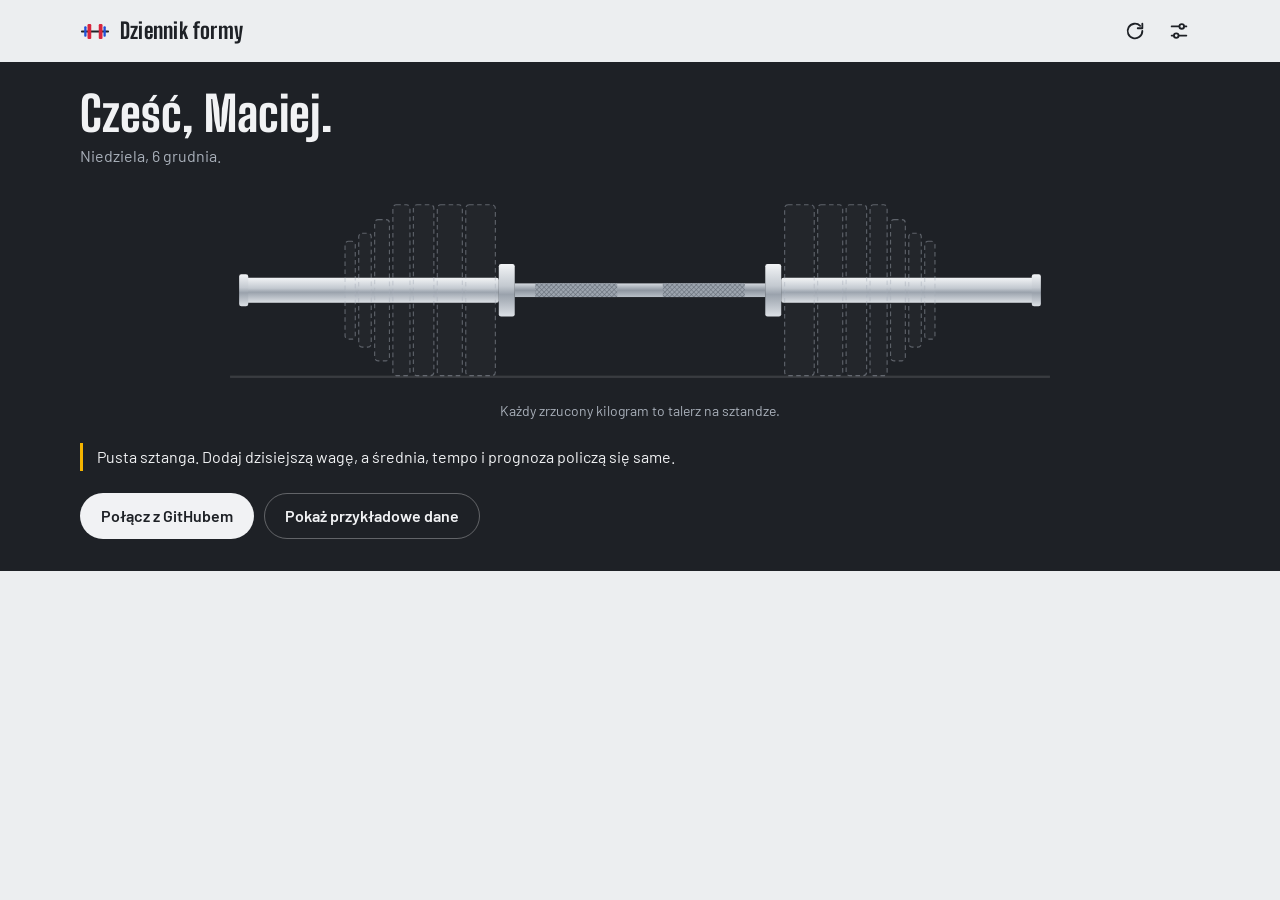
==== web/index.html @ 665f3508 "1" ====
<!doctype html>
<html lang="pl">
<head>
  <meta charset="utf-8">
  <meta name="viewport" content="width=device-width, initial-scale=1, viewport-fit=cover">
  <title>Dziennik formy</title>
  <meta name="description" content="Waga, kalorie, treningi i samopoczucie dzień po dniu.">
  <meta name="color-scheme" content="light dark">
  <meta name="theme-color" content="#ECEEF0" media="(prefers-color-scheme: light)">
  <meta name="theme-color" content="#16181C" media="(prefers-color-scheme: dark)">
  <meta name="mobile-web-app-capable" content="yes">
  <meta name="apple-mobile-web-app-capable" content="yes">
  <meta name="apple-mobile-web-app-title" content="Forma">
  <link rel="icon" href="icons/favicon.svg" type="image/svg+xml">
  <link rel="apple-touch-icon" href="icons/apple-touch-icon.png">
  <link rel="manifest" href="manifest.webmanifest">
  <link rel="stylesheet" href="css/fonts.css">
  <link rel="stylesheet" href="css/styles.css">
</head>
<body class="is-loading">
  <svg class="sprite" aria-hidden="true" focusable="false">
    <symbol id="i-refresh" viewBox="0 0 24 24"><path d="M20 12a8 8 0 1 1-2.34-5.66M20 4v5h-5" fill="none" stroke="currentColor" stroke-width="2" stroke-linecap="round" stroke-linejoin="round"/></symbol>
    <symbol id="i-settings" viewBox="0 0 24 24"><path d="M4 7h8M18 7h2M4 17h2M12 17h8" fill="none" stroke="currentColor" stroke-width="2" stroke-linecap="round"/><circle cx="15" cy="7" r="2.5" fill="none" stroke="currentColor" stroke-width="2"/><circle cx="9" cy="17" r="2.5" fill="none" stroke="currentColor" stroke-width="2"/></symbol>
    <symbol id="i-plus" viewBox="0 0 24 24"><path d="M12 5v14M5 12h14" fill="none" stroke="currentColor" stroke-width="2.4" stroke-linecap="round"/></symbol>
    <symbol id="i-minus" viewBox="0 0 24 24"><path d="M5 12h14" fill="none" stroke="currentColor" stroke-width="2.4" stroke-linecap="round"/></symbol>
    <symbol id="i-close" viewBox="0 0 24 24"><path d="M6 6l12 12M18 6 6 18" fill="none" stroke="currentColor" stroke-width="2" stroke-linecap="round"/></symbol>
  </svg>

  <header class="topbar">
    <div class="brand">
      <svg class="brand-mark" viewBox="0 0 32 20" aria-hidden="true">
        <rect x="1" y="9" width="30" height="2" rx="1" fill="currentColor"/>
        <rect x="8" y="2" width="4" height="16" rx="1.2" class="bm-red"/>
        <rect x="4.5" y="4.5" width="2.5" height="11" rx="1" class="bm-blue"/>
        <rect x="20" y="2" width="4" height="16" rx="1.2" class="bm-red"/>
        <rect x="25" y="4.5" width="2.5" height="11" rx="1" class="bm-blue"/>
      </svg>
      <span>Dziennik formy</span>
    </div>
    <div class="topbar-actions">
      <span class="streak" id="streak" hidden></span>
      <button class="icon-btn" id="btn-refresh" type="button" aria-label="Odśwież dane" title="Odśwież dane">
        <svg aria-hidden="true"><use href="#i-refresh"/></svg>
      </button>
      <button class="icon-btn" id="btn-settings" type="button" aria-label="Ustawienia" title="Ustawienia">
        <svg aria-hidden="true"><use href="#i-settings"/></svg>
      </button>
    </div>
  </header>

  <div class="banner" id="banner" hidden>
    <div class="banner-inner">
      <p id="banner-text"></p>
      <button type="button" class="banner-action" id="banner-action"></button>
    </div>
  </div>

  <main id="app">
    <section class="platform" aria-labelledby="hello">
      <div class="platform-inner">
        <div class="platform-top">
          <h1 id="hello">Cześć.</h1>
          <p class="today-line" id="today-line">Ładuję dane…</p>
        </div>

        <figure class="barbell-figure">
          <div class="barbell" id="barbell"></div>
          <figcaption class="barbell-caption" id="barbell-caption"></figcaption>
        </figure>

        <div class="readout" id="readout" hidden>
          <div class="readout-main">
            <p class="big" id="trend-weight"></p>
            <p class="big-sub" id="trend-sub"></p>
          </div>
          <dl class="facts" id="facts"></dl>
        </div>

        <p class="coach" id="coach" hidden></p>

        <div class="empty-actions" id="empty-actions" hidden>
          <button type="button" class="btn btn-light" id="btn-first"></button>
          <button type="button" class="btn btn-outline-light" id="btn-demo-empty">Pokaż przykładowe dane</button>
        </div>
      </div>
    </section>

    <div class="wrap">
      <section class="week" id="week" aria-label="Ostatnie dni" hidden></section>

      <div class="columns" id="columns" hidden>
        <div class="col-main">
          <section class="block" aria-labelledby="h-weight">
            <div class="block-head">
              <h2 id="h-weight">Waga</h2>
              <div class="seg" id="range" role="group" aria-label="Zakres wykresów">
                <button type="button" data-range="30" aria-pressed="true">30 dni</button>
                <button type="button" data-range="90" aria-pressed="false">90 dni</button>
                <button type="button" data-range="all" aria-pressed="false">Całość</button>
              </div>
            </div>
            <div class="legend" aria-hidden="true">
              <span class="lg"><i class="sw sw-line" style="--c: var(--plate-blue)"></i>średnia z 7 dni</span>
              <span class="lg"><i class="sw sw-dot" style="--c: var(--steel)"></i>pomiar</span>
              <span class="lg"><i class="sw sw-dash" style="--c: var(--muted)"></i>plan</span>
            </div>
            <div class="chart-box">
              <canvas id="chart-weight" role="img" aria-label="Wykres wagi: pomiary, średnia z 7 dni i plan"></canvas>
              <p class="chart-empty" hidden>Brak pomiarów wagi w tym okresie.</p>
            </div>
          </section>

          <section class="block" aria-labelledby="h-kcal">
            <div class="block-head">
              <h2 id="h-kcal">Kalorie</h2>
            </div>
            <div class="legend" aria-hidden="true">
              <span class="lg"><i class="sw sw-bar" style="--c: var(--plate-green)"></i>w celu</span>
              <span class="lg"><i class="sw sw-bar" style="--c: var(--plate-red)"></i>ponad cel</span>
              <span class="lg"><i class="sw sw-bar" style="--c: var(--steel)"></i>poniżej celu</span>
              <span class="lg"><i class="sw sw-dash" style="--c: var(--ink-2)"></i>cel</span>
            </div>
            <div class="chart-box">
              <canvas id="chart-kcal" role="img" aria-label="Wykres kalorii dziennie względem celu"></canvas>
              <p class="chart-empty" hidden>Brak wpisów kalorii w tym okresie.</p>
            </div>
          </section>
        </div>

        <div class="col-side">
          <section class="block" aria-labelledby="h-train">
            <div class="block-head">
              <h2 id="h-train">Treningi</h2>
              <p class="block-note" id="train-count"></p>
            </div>
            <div class="heatmap" id="heatmap" role="img"></div>
            <p class="caption" id="heat-caption"></p>
            <div class="legend" id="heat-legend"></div>
          </section>

          <section class="block" aria-labelledby="h-badges">
            <div class="block-head">
              <h2 id="h-badges">Odznaki</h2>
              <p class="block-note" id="badges-count"></p>
            </div>
            <ul class="badges" id="badges"></ul>
            <p class="caption" id="badge-caption" aria-live="polite"></p>
          </section>
        </div>
      </div>

      <section class="block logbook" id="logbook" aria-labelledby="h-log" hidden>
        <div class="block-head">
          <h2 id="h-log">Dziennik</h2>
          <p class="block-note" id="log-count"></p>
        </div>
        <div id="log"></div>
        <button type="button" class="btn btn-outline" id="btn-more" hidden>Pokaż starsze</button>
      </section>
    </div>
  </main>

  <button type="button" class="fab" id="fab" hidden>
    <svg aria-hidden="true"><use href="#i-plus"/></svg>
    <span>Dodaj wpis</span>
  </button>

  <dialog class="sheet" id="entry-sheet" aria-labelledby="entry-title">
    <form id="entry-form" novalidate>
      <div class="sheet-head">
        <h2 id="entry-title">Nowy wpis</h2>
        <button type="button" class="icon-btn" data-close aria-label="Zamknij">
          <svg aria-hidden="true"><use href="#i-close"/></svg>
        </button>
      </div>

      <div class="sheet-body">
        <div class="field">
          <label for="f-date">Dzień</label>
          <div class="date-row">
            <input type="date" id="f-date" name="date" required>
            <button type="button" class="chip day-chip" data-offset="0" aria-pressed="false">Dziś</button>
            <button type="button" class="chip day-chip" data-offset="-1" aria-pressed="false">Wczoraj</button>
          </div>
        </div>

        <div class="field-row">
          <div class="field">
            <label for="f-weight">Waga</label>
            <div class="stepper">
              <button type="button" class="step" data-step="-0.1" aria-label="Odejmij 0,1 kg">
                <svg aria-hidden="true"><use href="#i-minus"/></svg>
              </button>
              <div class="with-unit">
                <input id="f-weight" name="weight" inputmode="decimal" autocomplete="off" enterkeyhint="next">
                <span class="unit">kg</span>
              </div>
              <button type="button" class="step" data-step="0.1" aria-label="Dodaj 0,1 kg">
                <svg aria-hidden="true"><use href="#i-plus"/></svg>
              </button>
            </div>
          </div>

          <div class="field">
            <label for="f-kcal">Kalorie</label>
            <div class="with-unit">
              <input id="f-kcal" name="kcal" inputmode="numeric" autocomplete="off" enterkeyhint="next" placeholder="np. 2450">
              <span class="unit">kcal</span>
            </div>
            <p class="hint" id="kcal-hint"></p>
          </div>
        </div>

        <fieldset class="field">
          <legend>Trening</legend>
          <div class="chips" id="f-trainings"></div>
        </fieldset>

        <fieldset class="field">
          <legend>Samopoczucie</legend>
          <div class="moods" id="f-moods">
            <button type="button" class="mood" data-mood="1" aria-pressed="false"><span class="emoji">😫</span><span>Źle</span></button>
            <button type="button" class="mood" data-mood="2" aria-pressed="false"><span class="emoji">😕</span><span>Słabo</span></button>
            <button type="button" class="mood" data-mood="3" aria-pressed="false"><span class="emoji">😐</span><span>OK</span></button>
            <button type="button" class="mood" data-mood="4" aria-pressed="false"><span class="emoji">🙂</span><span>Dobrze</span></button>
            <button type="button" class="mood" data-mood="5" aria-pressed="false"><span class="emoji">🤩</span><span>Petarda</span></button>
          </div>
        </fieldset>

        <div class="field">
          <label for="f-note">Notatka</label>
          <textarea id="f-note" name="note" rows="2" maxlength="280" placeholder="Opcjonalnie, np. rekord w przysiadzie"></textarea>
        </div>

        <p class="form-error" id="entry-error" role="alert" hidden></p>
      </div>

      <div class="sheet-foot">
        <button type="button" class="btn btn-danger" id="btn-delete" hidden>Usuń wpis</button>
        <button type="submit" class="btn btn-primary" id="btn-save">Zapisz wpis</button>
      </div>
    </form>
  </dialog>

  <dialog class="sheet" id="settings-sheet" aria-labelledby="settings-title">
    <div class="sheet-head">
      <h2 id="settings-title">Ustawienia</h2>
      <button type="button" class="icon-btn" data-close aria-label="Zamknij">
        <svg aria-hidden="true"><use href="#i-close"/></svg>
      </button>
    </div>

    <div class="sheet-body">
      <section class="settings-group" aria-labelledby="h-gh">
        <h3 id="h-gh">Repozytorium z danymi</h3>
        <p class="hint" id="conn-status"></p>
        <form id="gh-form" novalidate>
          <div class="grid-2">
            <div class="field">
              <label for="s-owner">Właściciel</label>
              <input id="s-owner" autocomplete="off" autocapitalize="off" spellcheck="false" placeholder="login na GitHubie">
            </div>
            <div class="field">
              <label for="s-repo">Repozytorium</label>
              <input id="s-repo" autocomplete="off" autocapitalize="off" spellcheck="false" placeholder="dziennik-formy">
            </div>
            <div class="field">
              <label for="s-branch">Gałąź</label>
              <input id="s-branch" autocomplete="off" autocapitalize="off" spellcheck="false" placeholder="main">
            </div>
            <div class="field">
              <label for="s-path">Plik z danymi</label>
              <input id="s-path" autocomplete="off" autocapitalize="off" spellcheck="false" placeholder="data/health.json">
            </div>
          </div>
          <div class="field">
            <label for="s-token">Token GitHuba</label>
            <input id="s-token" type="password" autocomplete="off" autocapitalize="off" spellcheck="false">
            <p class="hint" id="token-hint">
              Fine-grained token z dostępem tylko do tego repozytorium i uprawnieniem Contents: Read and write.
              Zostaje w tej przeglądarce. <a href="https://github.com/settings/personal-access-tokens/new" target="_blank" rel="noopener">Utwórz token na GitHubie</a>
            </p>
          </div>
          <p class="form-msg" id="gh-msg" role="status" hidden></p>
          <div class="row-actions">
            <button type="submit" class="btn btn-primary" id="btn-connect">Połącz</button>
            <button type="button" class="btn btn-outline" id="btn-forget-token">Usuń token z tej przeglądarki</button>
          </div>
        </form>
      </section>

      <section class="settings-group" aria-labelledby="h-goals">
        <h3 id="h-goals">Cele</h3>
        <p class="hint" id="goals-hint">Zapisują się w pliku z danymi, więc Claude też je widzi.</p>
        <form id="goals-form" novalidate>
          <div class="grid-2">
            <div class="field span-2">
              <label for="g-name">Imię na powitanie</label>
              <input id="g-name" autocomplete="off" maxlength="40">
            </div>
            <div class="field">
              <label for="g-startDate">Start</label>
              <input id="g-startDate" type="date">
            </div>
            <div class="field">
              <label for="g-startWeight">Waga na starcie</label>
              <div class="with-unit"><input id="g-startWeight" inputmode="decimal" autocomplete="off"><span class="unit">kg</span></div>
            </div>
            <div class="field">
              <label for="g-targetDate">Termin celu</label>
              <input id="g-targetDate" type="date">
            </div>
            <div class="field">
              <label for="g-targetWeight">Waga docelowa</label>
              <div class="with-unit"><input id="g-targetWeight" inputmode="decimal" autocomplete="off"><span class="unit">kg</span></div>
            </div>
            <div class="field">
              <label for="g-kcal">Kalorie dziennie</label>
              <div class="with-unit"><input id="g-kcal" inputmode="numeric" autocomplete="off"><span class="unit">kcal</span></div>
            </div>
            <div class="field">
              <label for="g-weekly">Treningi w tygodniu</label>
              <input id="g-weekly" inputmode="numeric" autocomplete="off">
            </div>
            <div class="field span-2">
              <label for="g-trainings">Rodzaje treningów</label>
              <input id="g-trainings" autocomplete="off" spellcheck="false">
              <p class="hint">Oddziel przecinkami. Kolejność ustala kolory: niebieski, czerwony, żółty, zielony.</p>
            </div>
          </div>
          <p class="form-msg" id="goals-msg" role="status" hidden></p>
          <div class="row-actions">
            <button type="submit" class="btn btn-primary" id="btn-save-goals">Zapisz cele</button>
          </div>
        </form>
      </section>

      <section class="settings-group" aria-labelledby="h-demo">
        <h3 id="h-demo">Przykładowe dane</h3>
        <p class="hint">Dziesięć tygodni wymyślonych wpisów, żeby zobaczyć wykresy i odznaki w akcji. Nic nie trafia na GitHuba.</p>
        <div class="row-actions">
          <button type="button" class="btn btn-outline" id="btn-demo">Pokaż przykładowe dane</button>
        </div>
      </section>
    </div>
  </dialog>

  <div class="toasts" id="toasts" aria-live="polite"></div>

  <noscript><p class="noscript">Dziennik formy potrzebuje włączonego JavaScriptu.</p></noscript>

  <script src="vendor/chart.umd.min.js"></script>
  <script src="config.js"></script>
  <script src="js/utils.js"></script>
  <script src="js/stats.js"></script>
  <script src="js/store.js"></script>
  <script src="js/barbell.js"></script>
  <script src="js/charts.js"></script>
  <script src="js/confetti.js"></script>
  <script src="js/app.js"></script>
</body>
</html>
---- web/css/fonts.css ----
/* Fonts bundled locally (@fontsource, SIL Open Font License): works offline, no Google Fonts requests. */
@font-face {
  font-family: 'Big Shoulders Stencil Display';
  font-style: normal;
  font-weight: 900;
  font-display: swap;
  src: url(../fonts/big-shoulders-stencil-display-latin-900-normal.woff2) format('woff2');
  unicode-range: U+0000-00FF,U+0131,U+0152-0153,U+02BB-02BC,U+02C6,U+02DA,U+02DC,U+0304,U+0308,U+0329,U+2000-206F,U+20AC,U+2122,U+2191,U+2193,U+2212,U+2215,U+FEFF,U+FFFD;
}
@font-face {
  font-family: 'Big Shoulders Display';
  font-style: normal;
  font-weight: 700;
  font-display: swap;
  src: url(../fonts/big-shoulders-display-latin-ext-700-normal.woff2) format('woff2');
  unicode-range: U+0100-02BA,U+02BD-02C5,U+02C7-02CC,U+02CE-02D7,U+02DD-02FF,U+0304,U+0308,U+0329,U+1D00-1DBF,U+1E00-1E9F,U+1EF2-1EFF,U+2020,U+20A0-20AB,U+20AD-20C0,U+2113,U+2C60-2C7F,U+A720-A7FF;
}
@font-face {
  font-family: 'Big Shoulders Display';
  font-style: normal;
  font-weight: 700;
  font-display: swap;
  src: url(../fonts/big-shoulders-display-latin-700-normal.woff2) format('woff2');
  unicode-range: U+0000-00FF,U+0131,U+0152-0153,U+02BB-02BC,U+02C6,U+02DA,U+02DC,U+0304,U+0308,U+0329,U+2000-206F,U+20AC,U+2122,U+2191,U+2193,U+2212,U+2215,U+FEFF,U+FFFD;
}
@font-face {
  font-family: 'Big Shoulders Display';
  font-style: normal;
  font-weight: 800;
  font-display: swap;
  src: url(../fonts/big-shoulders-display-latin-ext-800-normal.woff2) format('woff2');
  unicode-range: U+0100-02BA,U+02BD-02C5,U+02C7-02CC,U+02CE-02D7,U+02DD-02FF,U+0304,U+0308,U+0329,U+1D00-1DBF,U+1E00-1E9F,U+1EF2-1EFF,U+2020,U+20A0-20AB,U+20AD-20C0,U+2113,U+2C60-2C7F,U+A720-A7FF;
}
@font-face {
  font-family: 'Big Shoulders Display';
  font-style: normal;
  font-weight: 800;
  font-display: swap;
  src: url(../fonts/big-shoulders-display-latin-800-normal.woff2) format('woff2');
  unicode-range: U+0000-00FF,U+0131,U+0152-0153,U+02BB-02BC,U+02C6,U+02DA,U+02DC,U+0304,U+0308,U+0329,U+2000-206F,U+20AC,U+2122,U+2191,U+2193,U+2212,U+2215,U+FEFF,U+FFFD;
}
@font-face {
  font-family: 'Barlow';
  font-style: normal;
  font-weight: 400;
  font-display: swap;
  src: url(../fonts/barlow-latin-ext-400-normal.woff2) format('woff2');
  unicode-range: U+0100-02BA,U+02BD-02C5,U+02C7-02CC,U+02CE-02D7,U+02DD-02FF,U+0304,U+0308,U+0329,U+1D00-1DBF,U+1E00-1E9F,U+1EF2-1EFF,U+2020,U+20A0-20AB,U+20AD-20C0,U+2113,U+2C60-2C7F,U+A720-A7FF;
}
@font-face {
  font-family: 'Barlow';
  font-style: normal;
  font-weight: 400;
  font-display: swap;
  src: url(../fonts/barlow-latin-400-normal.woff2) format('woff2');
  unicode-range: U+0000-00FF,U+0131,U+0152-0153,U+02BB-02BC,U+02C6,U+02DA,U+02DC,U+0304,U+0308,U+0329,U+2000-206F,U+20AC,U+2122,U+2191,U+2193,U+2212,U+2215,U+FEFF,U+FFFD;
}
@font-face {
  font-family: 'Barlow';
  font-style: normal;
  font-weight: 500;
  font-display: swap;
  src: url(../fonts/barlow-latin-ext-500-normal.woff2) format('woff2');
  unicode-range: U+0100-02BA,U+02BD-02C5,U+02C7-02CC,U+02CE-02D7,U+02DD-02FF,U+0304,U+0308,U+0329,U+1D00-1DBF,U+1E00-1E9F,U+1EF2-1EFF,U+2020,U+20A0-20AB,U+20AD-20C0,U+2113,U+2C60-2C7F,U+A720-A7FF;
}
@font-face {
  font-family: 'Barlow';
  font-style: normal;
  font-weight: 500;
  font-display: swap;
  src: url(../fonts/barlow-latin-500-normal.woff2) format('woff2');
  unicode-range: U+0000-00FF,U+0131,U+0152-0153,U+02BB-02BC,U+02C6,U+02DA,U+02DC,U+0304,U+0308,U+0329,U+2000-206F,U+20AC,U+2122,U+2191,U+2193,U+2212,U+2215,U+FEFF,U+FFFD;
}
@font-face {
  font-family: 'Barlow';
  font-style: normal;
  font-weight: 600;
  font-display: swap;
  src: url(../fonts/barlow-latin-ext-600-normal.woff2) format('woff2');
  unicode-range: U+0100-02BA,U+02BD-02C5,U+02C7-02CC,U+02CE-02D7,U+02DD-02FF,U+0304,U+0308,U+0329,U+1D00-1DBF,U+1E00-1E9F,U+1EF2-1EFF,U+2020,U+20A0-20AB,U+20AD-20C0,U+2113,U+2C60-2C7F,U+A720-A7FF;
}
@font-face {
  font-family: 'Barlow';
  font-style: normal;
  font-weight: 600;
  font-display: swap;
  src: url(../fonts/barlow-latin-600-normal.woff2) format('woff2');
  unicode-range: U+0000-00FF,U+0131,U+0152-0153,U+02BB-02BC,U+02C6,U+02DA,U+02DC,U+0304,U+0308,U+0329,U+2000-206F,U+20AC,U+2122,U+2191,U+2193,U+2212,U+2215,U+FEFF,U+FFFD;
}
@font-face {
  font-family: 'Barlow';
  font-style: normal;
  font-weight: 700;
  font-display: swap;
  src: url(../fonts/barlow-latin-ext-700-normal.woff2) format('woff2');
  unicode-range: U+0100-02BA,U+02BD-02C5,U+02C7-02CC,U+02CE-02D7,U+02DD-02FF,U+0304,U+0308,U+0329,U+1D00-1DBF,U+1E00-1E9F,U+1EF2-1EFF,U+2020,U+20A0-20AB,U+20AD-20C0,U+2113,U+2C60-2C7F,U+A720-A7FF;
}
@font-face {
  font-family: 'Barlow';
  font-style: normal;
  font-weight: 700;
  font-display: swap;
  src: url(../fonts/barlow-latin-700-normal.woff2) format('woff2');
  unicode-range: U+0000-00FF,U+0131,U+0152-0153,U+02BB-02BC,U+02C6,U+02DA,U+02DC,U+0304,U+0308,U+0329,U+2000-206F,U+20AC,U+2122,U+2191,U+2193,U+2212,U+2215,U+FEFF,U+FFFD;
}
---- web/css/styles.css ----
/* Dziennik formy */

:root {
  --bg: #ECEEF0;            /* chalk */
  --surface: #F8F9FA;
  --ink: #1E2126;
  --ink-2: #3A3F47;
  --steel: #8A9099;
  --muted: #646B75;
  --rule: #D3D7DC;
  --platform: #1E2126;      /* lifting platform */
  --platform-ink: #F1F2F4;
  --platform-muted: #A9B0BA;
  --platform-rule: rgba(255, 255, 255, 0.12);
  --plate-red: #D7263D;
  --plate-blue: #2152D9;
  --plate-yellow: #F4B400;
  --plate-green: #17915A;
  --plate-white: #F4F5F2;
  --plate-steel: #AEB5BE;
  --good-text: #0F6E43;
  --bad-text: #B01F33;
  --focus: #2152D9;
  --pad: 20px;
  --max: 1160px;
  --font-ui: 'Barlow', system-ui, -apple-system, 'Segoe UI', Roboto, sans-serif;
  --font-display: 'Big Shoulders Display', 'Barlow', system-ui, sans-serif;
  --font-stencil: 'Big Shoulders Stencil Display', 'Big Shoulders Display', 'Barlow', sans-serif;
  color-scheme: light dark;
}

@media (prefers-color-scheme: dark) {
  :root {
    --bg: #16181C;
    --surface: #1F2227;
    --ink: #ECEEF1;
    --ink-2: #C3C9D1;
    --steel: #7D8590;
    --muted: #9AA2AC;
    --rule: #2C3037;
    --platform: #202329;
    --platform-rule: rgba(255, 255, 255, 0.09);
    --plate-red: #F0485A;
    --plate-blue: #5B85FF;
    --plate-yellow: #FFC533;
    --plate-green: #2DBE7A;
    --plate-steel: #8E96A1;
    --good-text: #3DD68C;
    --bad-text: #FF6B7A;
    --focus: #7EA0FF;
  }
}

/* ---------- base ---------- */

*, *::before, *::after { box-sizing: border-box; }

html { -webkit-text-size-adjust: 100%; text-size-adjust: 100%; }

body {
  margin: 0;
  min-height: 100vh;
  padding-bottom: calc(112px + env(safe-area-inset-bottom));
  background: var(--bg);
  color: var(--ink);
  font: 400 16px/1.5 var(--font-ui);
  -webkit-font-smoothing: antialiased;
}

h1, h2, h3, p, ul, dl, dd, figure { margin: 0; }
ul { padding: 0; list-style: none; }
button { font: inherit; color: inherit; }
a { color: inherit; text-underline-offset: 2px; }
[hidden] { display: none !important; }
:focus-visible { outline: 3px solid var(--focus); outline-offset: 2px; }

.sprite { position: absolute; width: 0; height: 0; overflow: hidden; }

/* Training and badge colors: the order of trainings in settings picks the plate color. */
.t-blue, .b-blue { --c: var(--plate-blue); }
.t-red, .b-red { --c: var(--plate-red); }
.t-yellow, .b-yellow { --c: var(--plate-yellow); }
.t-green, .b-green { --c: var(--plate-green); }
.t-white, .b-white { --c: var(--plate-white); }
.t-steel, .b-steel { --c: var(--plate-steel); }

/* ---------- header ---------- */

.topbar {
  display: flex;
  align-items: center;
  justify-content: space-between;
  gap: 12px;
  max-width: var(--max);
  margin: 0 auto;
  padding: calc(10px + env(safe-area-inset-top)) calc(var(--pad) + env(safe-area-inset-right)) 10px calc(var(--pad) + env(safe-area-inset-left));
}

.brand {
  display: flex;
  align-items: center;
  gap: 10px;
  font-family: var(--font-display);
  font-weight: 800;
  font-size: 22px;
  line-height: 1;
  letter-spacing: 0.01em;
}

.brand-mark { width: 30px; height: 19px; flex: none; }
.bm-red { fill: var(--plate-red); }
.bm-blue { fill: var(--plate-blue); }

.topbar-actions { display: flex; align-items: center; gap: 2px; }

.streak {
  margin-right: 6px;
  padding: 3px 12px;
  border: 1px solid var(--rule);
  border-radius: 999px;
  background: var(--surface);
  font-weight: 600;
  font-size: 15px;
  white-space: nowrap;
}

.icon-btn {
  display: inline-grid;
  place-items: center;
  width: 42px;
  height: 42px;
  border: 0;
  border-radius: 50%;
  background: transparent;
  color: var(--ink);
  cursor: pointer;
}
.icon-btn:hover { background: var(--surface); }
.icon-btn svg { width: 22px; height: 22px; }
.icon-btn.is-spinning svg { animation: spin 0.8s linear infinite; }
@keyframes spin { to { transform: rotate(360deg); } }

/* ---------- banner ---------- */

.banner { font-size: 15px; }
.banner-inner {
  display: flex;
  flex-wrap: wrap;
  align-items: center;
  justify-content: space-between;
  gap: 8px 16px;
  max-width: var(--max);
  margin: 0 auto;
  padding: 10px calc(var(--pad) + env(safe-area-inset-right)) 10px calc(var(--pad) + env(safe-area-inset-left));
}
.banner.is-demo { background: var(--plate-yellow); color: #1E2126; }
.banner.is-error {
  background: color-mix(in srgb, var(--plate-red) 13%, var(--bg));
  box-shadow: inset 0 -1px 0 color-mix(in srgb, var(--plate-red) 35%, var(--bg));
}
.banner.is-info { background: var(--surface); box-shadow: inset 0 1px 0 var(--rule), inset 0 -1px 0 var(--rule); }
.banner-action {
  padding: 5px 14px;
  border: 1.5px solid currentColor;
  border-radius: 999px;
  background: transparent;
  font-weight: 600;
  font-size: 14px;
  white-space: nowrap;
  cursor: pointer;
}

/* ---------- platform (hero) ---------- */

.platform {
  background: var(--platform);
  color: var(--platform-ink);
}

.platform-inner {
  display: grid;
  gap: 22px;
  max-width: var(--max);
  margin: 0 auto;
  padding: 28px calc(var(--pad) + env(safe-area-inset-right)) 32px calc(var(--pad) + env(safe-area-inset-left));
}

.platform-top { display: grid; gap: 6px; }

.platform h1 {
  font-family: var(--font-display);
  font-weight: 800;
  font-size: clamp(34px, 6vw, 48px);
  line-height: 1;
}

.today-line { color: var(--platform-muted); }

.barbell-figure { margin: 0; }
.barbell { max-width: 820px; margin: 0 auto; aspect-ratio: 720 / 176; }
.barbell svg { display: block; width: 100%; height: auto; }
.barbell-caption { margin-top: 10px; text-align: center; color: var(--platform-muted); font-size: 14px; }

.p-red { fill: var(--plate-red); }
.p-blue { fill: var(--plate-blue); }
.p-yellow { fill: var(--plate-yellow); }
.p-green { fill: var(--plate-green); }
.p-white { fill: var(--plate-white); }
.p-steel { fill: var(--plate-steel); }

.barbell .face { stroke: rgba(0, 0, 0, 0.35); stroke-width: 1; }
.barbell .hub { fill: rgba(0, 0, 0, 0.28); }
.barbell .edge { fill: rgba(255, 255, 255, 0.28); }
.barbell .level { opacity: 0.92; }
.barbell .floor { fill: var(--platform-rule); }
.barbell .ghost {
  fill: rgba(255, 255, 255, 0.025);
  stroke: var(--platform-muted);
  stroke-opacity: 0.45;
  stroke-width: 1;
  stroke-dasharray: 4 3;
}

/* The one orchestrated moment: plates slide onto the sleeves and knock against the collar. */
.barbell .slide-l,
.barbell .slide-r {
  animation: plate-in-l 0.6s cubic-bezier(0.25, 0.8, 0.3, 1) both;
  animation-delay: calc(var(--base, 150ms) + var(--i) * 110ms);
}
.barbell .slide-r { animation-name: plate-in-r; }
.barbell .grow {
  transform-box: fill-box;
  transform-origin: 50% 100%;
  animation: level-up 0.8s ease-out both;
  animation-delay: calc(var(--base, 150ms) + var(--i) * 110ms + 200ms);
}

@keyframes plate-in-l {
  0% { transform: translateX(-230px); opacity: 0; }
  25% { opacity: 1; }
  82% { transform: translateX(0); }
  90% { transform: translateX(-3px); }
  100% { transform: translateX(0); opacity: 1; }
}
@keyframes plate-in-r {
  0% { transform: translateX(230px); opacity: 0; }
  25% { opacity: 1; }
  82% { transform: translateX(0); }
  90% { transform: translateX(3px); }
  100% { transform: translateX(0); opacity: 1; }
}
@keyframes level-up { from { transform: scaleY(0); } }

.readout {
  display: grid;
  grid-template-columns: auto minmax(0, 1fr);
  align-items: end;
  gap: 20px 44px;
  padding-top: 22px;
  border-top: 1px solid var(--platform-rule);
}

.big {
  font-family: var(--font-stencil);
  font-weight: 900;
  font-size: clamp(76px, 22vw, 136px);
  line-height: 0.8;
  font-variant-numeric: tabular-nums;
  white-space: nowrap;
}
.big .unit {
  margin-left: 0.18em;
  font-family: var(--font-display);
  font-weight: 700;
  font-size: 0.26em;
  color: var(--platform-muted);
}
.big-sub { margin-top: 12px; color: var(--platform-muted); font-size: 14px; }

.facts { display: grid; grid-template-columns: repeat(4, minmax(0, 1fr)); }
.facts > div { padding: 2px 0 2px 16px; border-left: 1px solid var(--platform-rule); }
.facts dt { color: var(--platform-muted); font-size: 14px; }
.facts dd {
  margin-top: 2px;
  font-family: var(--font-display);
  font-weight: 700;
  font-size: 25px;
  line-height: 1.15;
}
.facts dd.sub {
  margin-top: 4px;
  font-family: var(--font-ui);
  font-weight: 400;
  font-size: 13px;
  line-height: 1.35;
  color: var(--platform-muted);
}

.empty-actions { display: flex; flex-wrap: wrap; gap: 10px; }

.coach {
  max-width: 68ch;
  padding: 2px 0 2px 14px;
  border-left: 3px solid var(--plate-yellow);
}

/* ---------- buttons ---------- */

.btn {
  display: inline-flex;
  align-items: center;
  justify-content: center;
  gap: 8px;
  min-height: 46px;
  padding: 0 20px;
  border: 1.5px solid transparent;
  border-radius: 999px;
  font-weight: 600;
  font-size: 16px;
  text-decoration: none;
  cursor: pointer;
}
.btn:disabled { opacity: 0.55; cursor: default; }
.btn-primary { background: var(--ink); color: var(--bg); }
.btn-outline { background: transparent; border-color: var(--rule); color: var(--ink); }
.btn-outline:hover { border-color: var(--ink-2); }
.btn-danger { padding: 0 12px; background: transparent; color: var(--bad-text); }
.btn-danger.is-armed { background: var(--plate-red); color: #fff; }
.btn-light { background: var(--platform-ink); color: var(--platform); }
.btn-outline-light { background: transparent; border-color: rgba(255, 255, 255, 0.3); color: var(--platform-ink); }
.btn-outline-light:hover { border-color: var(--platform-ink); }

/* ---------- page ---------- */

.wrap {
  max-width: var(--max);
  margin: 0 auto;
  padding: 0 calc(var(--pad) + env(safe-area-inset-right)) 0 calc(var(--pad) + env(safe-area-inset-left));
}

/* Week strip: four numbers under the platform, divided by rules. */
.week {
  display: grid;
  grid-template-columns: repeat(4, minmax(0, 1fr));
  gap: 1px;
  margin: 0 calc(-1 * var(--pad));
  background: var(--rule);
  border-bottom: 1px solid var(--rule);
}
.stat {
  display: grid;
  align-content: start;
  gap: 4px;
  padding: 18px var(--pad) 20px;
  background: var(--bg);
}
.stat-label { color: var(--muted); font-size: 14px; }
.stat-value {
  font-family: var(--font-display);
  font-weight: 700;
  font-size: 34px;
  line-height: 1.05;
  font-variant-numeric: tabular-nums;
}
.stat-value small { margin-left: 0.2em; font-size: 0.5em; color: var(--muted); }
.stat-value.is-over { color: var(--bad-text); }
.stat-value .emoji { margin-right: 0.2em; font-size: 0.78em; }
.stat-sub { color: var(--muted); font-size: 13px; line-height: 1.35; }

.slots { display: flex; gap: 4px; margin: 2px 0; }
.slot { width: 10px; height: 26px; border-radius: 3px; background: var(--c); }
.slot.is-open { background: transparent; border: 1.5px dashed var(--steel); }

.mood-row { display: flex; align-items: center; gap: 3px; font-size: 18px; line-height: 1.3; }
.mood-row .gap { display: inline-grid; place-items: center; width: 18px; height: 18px; }
.mood-row .gap::before { content: ''; width: 6px; height: 6px; border-radius: 50%; background: var(--rule); }

.columns { display: grid; gap: 40px 48px; margin-top: 36px; }
.col-main, .col-side { display: grid; align-content: start; gap: 40px; min-width: 0; }

.block { padding-top: 12px; border-top: 2px solid var(--ink); }
.block-head {
  display: flex;
  flex-wrap: wrap;
  align-items: center;
  justify-content: space-between;
  gap: 8px 16px;
  margin-bottom: 10px;
}
.block h2 { font-family: var(--font-display); font-weight: 800; font-size: 28px; line-height: 1.1; }
.block-note { color: var(--muted); font-size: 14px; }
.caption { min-height: 1.5em; margin-top: 10px; color: var(--muted); font-size: 14px; }

.seg { display: inline-flex; padding: 2px; border: 1.5px solid var(--ink); border-radius: 999px; }
.seg button {
  padding: 4px 12px;
  border: 0;
  border-radius: 999px;
  background: transparent;
  font-weight: 600;
  font-size: 14px;
  cursor: pointer;
}
.seg button[aria-pressed="true"] { background: var(--ink); color: var(--bg); }

.legend { display: flex; flex-wrap: wrap; gap: 4px 16px; margin-bottom: 8px; color: var(--muted); font-size: 13px; }
.lg { display: inline-flex; align-items: center; gap: 6px; }
.sw { display: inline-block; flex: none; }
.sw-line { width: 18px; height: 3px; border-radius: 2px; background: var(--c); }
.sw-dot { width: 8px; height: 8px; border-radius: 50%; background: var(--c); }
.sw-dash { width: 18px; border-top: 2px dashed var(--c); }
.sw-bar { width: 8px; height: 12px; border-radius: 2px; background: var(--c); }
.sw-sq { width: 11px; height: 11px; border-radius: 3px; background: var(--c); }
.sw-sq.is-rest { background: var(--rule); }

.chart-box { position: relative; height: 240px; }
.chart-empty {
  position: absolute;
  inset: 0;
  display: grid;
  place-items: center;
  padding: 20px;
  color: var(--muted);
  text-align: center;
}

/* Training heatmap: 20 weeks, one column per week, Monday on top. */
.heatmap {
  display: grid;
  grid-template-columns: 22px repeat(20, minmax(0, 1fr));
  grid-template-rows: 16px;
  gap: 3px;
}
.hm-month { grid-row: 1; color: var(--muted); font-size: 12px; line-height: 16px; white-space: nowrap; }
.hm-wd { grid-column: 1; align-self: center; color: var(--muted); font-size: 11px; line-height: 1; }
.hm-cell { aspect-ratio: 1; border-radius: 3px; background: var(--c, transparent); opacity: var(--a, 1); cursor: pointer; }
.hm-cell.is-empty { box-shadow: inset 0 0 0 1px var(--rule); }
.hm-cell.is-rest { background: var(--rule); }
.hm-cell.is-future { cursor: default; }
.hm-cell.is-today { box-shadow: 0 0 0 2px var(--bg), 0 0 0 3.5px var(--steel); }
.hm-cell.is-picked { opacity: 1; box-shadow: 0 0 0 2px var(--bg), 0 0 0 3.5px var(--ink); }

/* Badges: round plates, dashed outline until earned. */
.badges { display: grid; grid-template-columns: repeat(auto-fill, minmax(76px, 1fr)); gap: 14px 6px; }
.badge {
  display: grid;
  justify-items: center;
  gap: 6px;
  width: 100%;
  padding: 4px 0;
  border: 0;
  border-radius: 12px;
  background: none;
  text-align: center;
  cursor: pointer;
}
.badge-plate {
  display: grid;
  place-items: center;
  width: 58px;
  height: 58px;
  border-radius: 50%;
  background: var(--c);
  color: #fff;
  font-family: var(--font-display);
  font-weight: 800;
  font-size: 19px;
  line-height: 1;
  box-shadow:
    inset 0 0 0 3px rgba(0, 0, 0, 0.22),
    inset 0 0 0 9px var(--c),
    inset 0 0 0 10.5px rgba(255, 255, 255, 0.32);
}
.b-yellow .badge-plate, .b-white .badge-plate, .b-steel .badge-plate { color: #1E2126; }
.badge-title { color: var(--ink-2); font-size: 12.5px; line-height: 1.25; }
.badge.is-off .badge-plate { background: transparent; border: 2px dashed var(--rule); box-shadow: none; color: var(--steel); }
.badge.is-off .badge-title { color: var(--muted); }

/* Logbook */
.logbook { margin-top: 44px; }
.log-month {
  margin: 18px 0 2px;
  color: var(--muted);
  font-family: var(--font-display);
  font-weight: 700;
  font-size: 18px;
}
.log-row {
  display: grid;
  grid-template-columns: 50px minmax(0, 1.1fr) minmax(0, 1fr) minmax(0, 1.2fr) 34px;
  grid-template-areas:
    "day weight kcal train mood"
    "day note note note note";
  align-items: center;
  gap: 2px 14px;
  width: 100%;
  padding: 12px 8px 12px 0;
  border: 0;
  border-bottom: 1px solid var(--rule);
  background: transparent;
  text-align: left;
  font: inherit;
}
button.log-row { cursor: pointer; }
button.log-row:hover { background: var(--surface); }
.log-row small { color: var(--muted); font-weight: 400; }
.log-day { grid-area: day; display: grid; justify-items: start; line-height: 1; }
.log-day b { font-family: var(--font-display); font-weight: 800; font-size: 28px; }
.log-day small { margin-top: 3px; font-size: 13px; }
.log-row.is-today .log-day b { text-decoration: underline 3px var(--plate-yellow); text-underline-offset: 4px; }
.log-weight { grid-area: weight; font-weight: 600; font-variant-numeric: tabular-nums; white-space: nowrap; }
.log-kcal { grid-area: kcal; font-variant-numeric: tabular-nums; white-space: nowrap; }
.log-train { grid-area: train; display: flex; align-items: center; gap: 8px; min-width: 0; }
.log-mood { grid-area: mood; font-size: 20px; text-align: center; }
.log-note {
  grid-area: note;
  display: -webkit-box;
  overflow: hidden;
  color: var(--muted);
  font-size: 14px;
  -webkit-line-clamp: 2;
  -webkit-box-orient: vertical;
}
.delta { margin-left: 4px; font-style: normal; font-weight: 600; font-size: 13px; }
.delta.is-down { color: var(--good-text); }
.delta.is-up { color: var(--muted); }
.kcal-over { color: var(--bad-text); font-weight: 600; }
.kcal-under { color: var(--muted); }
.none { color: var(--muted); }
.dot { flex: none; width: 10px; height: 10px; border-radius: 50%; background: var(--c); }
#btn-more { margin-top: 16px; }

/* ---------- floating button, toasts, confetti ---------- */

.fab {
  position: fixed;
  right: calc(20px + env(safe-area-inset-right));
  bottom: calc(20px + env(safe-area-inset-bottom));
  z-index: 30;
  display: inline-flex;
  align-items: center;
  gap: 8px;
  height: 56px;
  padding: 0 22px 0 18px;
  border: 0;
  border-radius: 999px;
  background: var(--ink);
  color: var(--bg);
  font-weight: 600;
  font-size: 17px;
  cursor: pointer;
  box-shadow: 0 10px 28px rgba(0, 0, 0, 0.22), 0 2px 6px rgba(0, 0, 0, 0.14);
}
.fab svg { width: 22px; height: 22px; }

.toasts {
  position: fixed;
  left: 50%;
  bottom: calc(92px + env(safe-area-inset-bottom));
  z-index: 40;
  display: grid;
  gap: 8px;
  width: min(440px, calc(100% - 32px));
  transform: translateX(-50%);
  pointer-events: none;
}
.toast {
  display: flex;
  align-items: center;
  justify-content: space-between;
  gap: 16px;
  padding: 12px 16px;
  border-radius: 12px;
  background: var(--ink);
  color: var(--bg);
  font-size: 15px;
  box-shadow: 0 10px 30px rgba(0, 0, 0, 0.25);
  pointer-events: auto;
  animation: toast-in 0.25s ease-out both;
}
.toast a { color: inherit; font-weight: 600; white-space: nowrap; }
.toast.is-error { background: var(--plate-red); color: #fff; }
.toast.is-leaving { animation: toast-out 0.3s ease-in both; }
@keyframes toast-in { from { transform: translateY(12px); opacity: 0; } }
@keyframes toast-out { to { transform: translateY(8px); opacity: 0; } }

.confetti { position: fixed; inset: 0; z-index: 50; width: 100%; height: 100%; pointer-events: none; }

/* ---------- sheets (dialogs) ---------- */

dialog.sheet {
  width: min(560px, calc(100% - 32px));
  max-height: min(88vh, 900px);
  padding: 0;
  border: 1px solid var(--rule);
  border-radius: 20px;
  background: var(--surface);
  color: var(--ink);
  box-shadow: 0 30px 80px rgba(0, 0, 0, 0.35);
}
dialog.sheet[open] { display: flex; flex-direction: column; animation: sheet-in 0.22s ease-out; }
dialog.sheet::backdrop { background: rgba(12, 14, 17, 0.55); }
@keyframes sheet-in { from { transform: translateY(16px); opacity: 0; } }
@keyframes sheet-up { from { transform: translateY(100%); } }

#entry-form { display: flex; flex: 1 1 auto; flex-direction: column; min-height: 0; }

.sheet-head {
  display: flex;
  align-items: center;
  justify-content: space-between;
  gap: 12px;
  padding: 16px 14px 6px 22px;
}
.sheet-head h2 { font-family: var(--font-display); font-weight: 800; font-size: 28px; line-height: 1.1; }
.sheet-body {
  display: grid;
  flex: 1 1 auto;
  gap: 18px;
  min-height: 0;
  padding: 8px 22px 18px;
  overflow-y: auto;
  overscroll-behavior: contain;
}
.sheet-foot {
  display: flex;
  align-items: center;
  justify-content: space-between;
  gap: 12px;
  padding: 14px 22px calc(16px + env(safe-area-inset-bottom));
  border-top: 1px solid var(--rule);
}
.sheet-foot .btn-primary { min-width: 150px; margin-left: auto; }
.is-busy .sheet-body { opacity: 0.7; pointer-events: none; }

/* ---------- forms ---------- */

.field { display: grid; align-content: start; gap: 6px; min-width: 0; margin: 0; padding: 0; border: 0; }
.field > label, .field > legend { padding: 0; font-weight: 600; font-size: 15px; }
fieldset.field > legend { margin-bottom: 6px; }
.field-row { display: grid; grid-template-columns: 1fr 1fr; gap: 16px; }

input, textarea {
  width: 100%;
  min-width: 0;
  padding: 10px 12px;
  border: 1.5px solid var(--rule);
  border-radius: 10px;
  background: var(--bg);
  color: var(--ink);
  font: inherit;
  font-size: 17px; /* 16px+ keeps iOS from zooming in */
}
input:hover, textarea:hover { border-color: var(--steel); }
input::placeholder, textarea::placeholder { color: var(--steel); }
textarea { min-height: 66px; line-height: 1.4; resize: vertical; }

.with-unit { position: relative; display: flex; align-items: center; }
.with-unit input { padding-right: 52px; }
.with-unit .unit { position: absolute; right: 12px; color: var(--muted); font-size: 15px; pointer-events: none; }

.stepper { display: grid; grid-template-columns: 46px minmax(0, 1fr) 46px; align-items: center; gap: 6px; }
.stepper input { text-align: center; padding-right: 40px; padding-left: 12px; }
.step {
  display: grid;
  place-items: center;
  height: 47px;
  border: 1.5px solid var(--rule);
  border-radius: 10px;
  background: var(--bg);
  cursor: pointer;
}
.step:hover { border-color: var(--steel); }
.step svg { width: 18px; height: 18px; }

.date-row { display: flex; flex-wrap: wrap; align-items: center; gap: 8px; }
.date-row input { flex: 1 1 170px; width: auto; }

.hint { color: var(--muted); font-size: 13px; line-height: 1.4; }
.hint.is-over { color: var(--bad-text); }
.hint.is-ok { color: var(--good-text); }

.chips { display: flex; flex-wrap: wrap; gap: 8px; }
.chip {
  display: inline-flex;
  align-items: center;
  gap: 8px;
  min-height: 42px;
  padding: 0 14px;
  border: 1.5px solid var(--rule);
  border-radius: 999px;
  background: var(--bg);
  font-weight: 500;
  font-size: 15px;
  cursor: pointer;
}
.chip:hover { border-color: var(--steel); }
.chip[aria-pressed="true"] { border-color: var(--ink); background: var(--ink); color: var(--bg); }

.moods { display: grid; grid-template-columns: repeat(5, minmax(0, 1fr)); gap: 6px; }
.mood {
  display: grid;
  justify-items: center;
  gap: 2px;
  padding: 8px 2px;
  border: 1.5px solid var(--rule);
  border-radius: 12px;
  background: var(--bg);
  color: var(--ink-2);
  font-size: 12.5px;
  cursor: pointer;
}
.mood:hover { border-color: var(--steel); }
.mood .emoji { font-size: 24px; line-height: 1.15; }
.mood[aria-pressed="true"] { border-color: var(--ink); box-shadow: inset 0 0 0 1px var(--ink); color: var(--ink); font-weight: 600; }

.form-error { color: var(--bad-text); font-weight: 600; font-size: 15px; }
.form-msg { color: var(--good-text); font-size: 14px; }
.form-msg.is-error { color: var(--bad-text); }
.row-actions { display: flex; flex-wrap: wrap; align-items: center; gap: 10px; }

.settings-group { display: grid; gap: 12px; padding-bottom: 22px; border-bottom: 1px solid var(--rule); }
.settings-group:last-child { padding-bottom: 4px; border-bottom: 0; }
.settings-group h3 { font-family: var(--font-display); font-weight: 800; font-size: 21px; }
.settings-group form { display: grid; gap: 14px; }
.grid-2 { display: grid; grid-template-columns: 1fr 1fr; gap: 12px 14px; }
.span-2 { grid-column: 1 / -1; }

.noscript { padding: 24px; text-align: center; }

/* ---------- responsive ---------- */

@media (min-width: 960px) {
  .columns { grid-template-columns: minmax(0, 1.75fr) minmax(0, 1fr); }
  .chart-box { height: 280px; }
  .log-row {
    grid-template-columns: 50px 170px 140px 160px 36px minmax(0, 1fr);
    grid-template-areas: "day weight kcal train mood note";
    column-gap: 16px;
  }
  .log-note { padding-left: 8px; }
}

@media (max-width: 760px) {
  :root { --pad: 16px; }
  .barbell { margin: 0 calc(-1 * var(--pad)); overflow: hidden; aspect-ratio: 720 / 208; }
  .barbell svg { width: 118%; max-width: none; margin-left: -9%; }
  .platform-inner { gap: 18px; padding-top: 22px; padding-bottom: 26px; }
  .readout { grid-template-columns: 1fr; gap: 18px; }
  .facts { grid-template-columns: 1fr 1fr; row-gap: 16px; }
  .facts > div:nth-child(odd) { padding-left: 0; border-left: 0; }
  .week { grid-template-columns: 1fr 1fr; }
  .stat-value { font-size: 30px; }
}

@media (max-width: 640px) {
  dialog.sheet {
    width: 100%;
    max-width: 100%;
    max-height: 92dvh;
    margin: auto 0 0;
    border-width: 1px 0 0;
    border-radius: 20px 20px 0 0;
  }
  dialog.sheet[open] { animation: sheet-up 0.28s cubic-bezier(0.2, 0.8, 0.3, 1); }
  .sheet-head { padding-left: 18px; }
  .sheet-body { padding-left: 18px; padding-right: 18px; }
  .sheet-foot { padding-left: 18px; padding-right: 18px; }

  .log-row {
    grid-template-columns: 42px minmax(0, 1fr) minmax(0, 1fr) 28px;
    grid-template-areas:
      "day weight kcal mood"
      "day train train train"
      "day note note note";
    column-gap: 10px;
  }
  .log-train { font-size: 14px; }
  .brand { font-size: 20px; }
}

@media (max-width: 480px) {
  .field-row, .grid-2 { grid-template-columns: 1fr; }
  .streak { padding: 3px 10px; font-size: 14px; }
}

@media (prefers-reduced-motion: reduce) {
  *, *::before, *::after {
    animation-duration: 1ms !important;
    animation-delay: 0ms !important;
    transition-duration: 1ms !important;
    scroll-behavior: auto !important;
  }
}
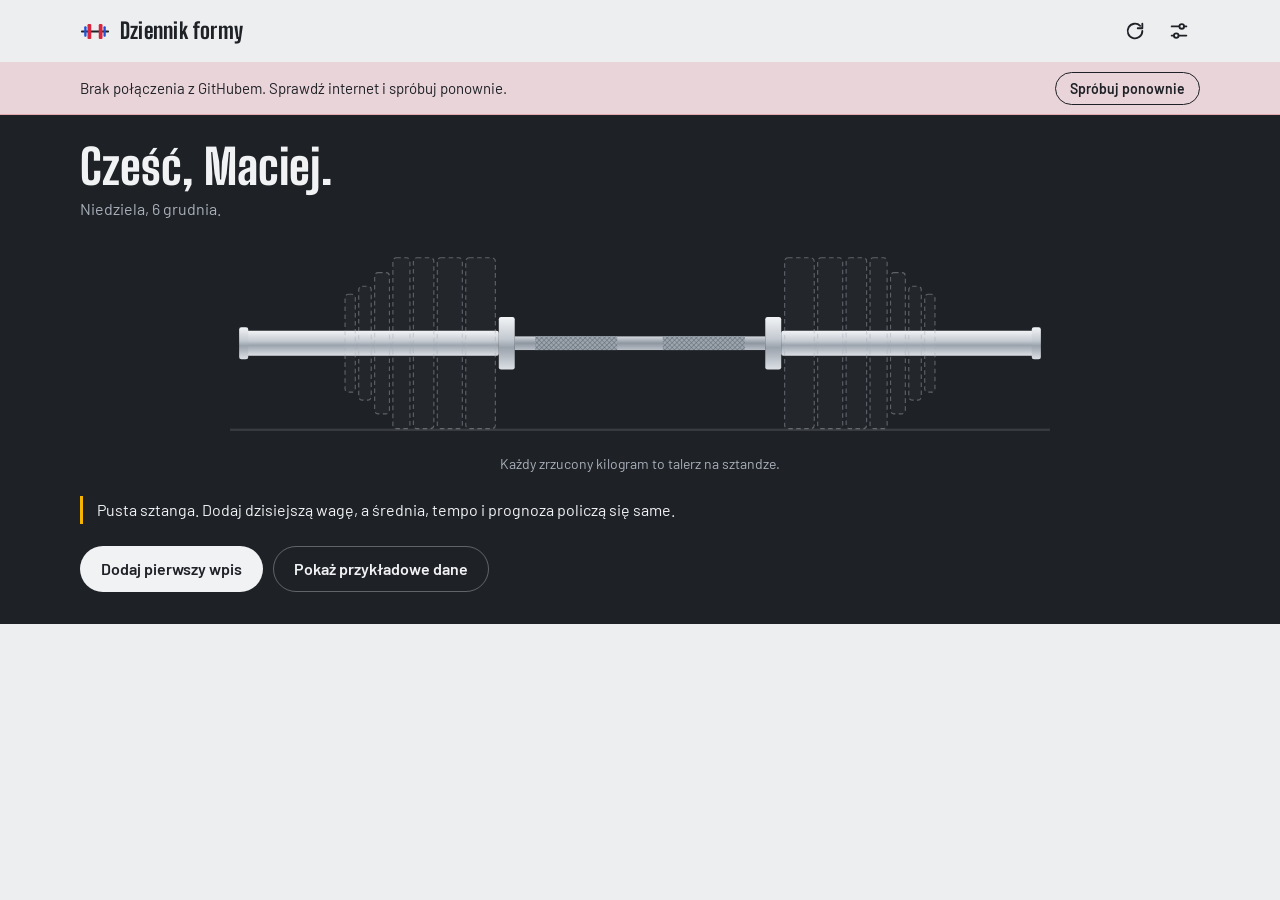
==== commit ef340781: "app: ustawienia bez pól repozytorium, sam token Repo jest na stałe w web/config.js, więc formularz p" ====
--- a/web/index.html
+++ b/web/index.html
@@ -149,6 +149,18 @@
         </div>
       </div>
 
+      <section class="block weeks" id="weeks" aria-labelledby="h-weeks" hidden>
+        <div class="block-head">
+          <h2 id="h-weeks">Tygodnie</h2>
+          <p class="block-note" id="weeks-note"></p>
+        </div>
+        <div class="wk-head" aria-hidden="true">
+          <span>pn</span><span>wt</span><span>śr</span><span>czw</span><span>pt</span><span>sob</span><span>nd</span>
+        </div>
+        <div id="weeks-list"></div>
+        <button type="button" class="btn btn-outline" id="btn-weeks-more" hidden>Pokaż starsze tygodnie</button>
+      </section>
+
       <section class="block logbook" id="logbook" aria-labelledby="h-log" hidden>
         <div class="block-head">
           <h2 id="h-log">Dziennik</h2>
@@ -252,27 +264,9 @@
 
     <div class="sheet-body">
       <section class="settings-group" aria-labelledby="h-gh">
-        <h3 id="h-gh">Repozytorium z danymi</h3>
+        <h3 id="h-gh">Zapisywanie wpisów</h3>
         <p class="hint" id="conn-status"></p>
         <form id="gh-form" novalidate>
-          <div class="grid-2">
-            <div class="field">
-              <label for="s-owner">Właściciel</label>
-              <input id="s-owner" autocomplete="off" autocapitalize="off" spellcheck="false" placeholder="login na GitHubie">
-            </div>
-            <div class="field">
-              <label for="s-repo">Repozytorium</label>
-              <input id="s-repo" autocomplete="off" autocapitalize="off" spellcheck="false" placeholder="dziennik-formy">
-            </div>
-            <div class="field">
-              <label for="s-branch">Gałąź</label>
-              <input id="s-branch" autocomplete="off" autocapitalize="off" spellcheck="false" placeholder="main">
-            </div>
-            <div class="field">
-              <label for="s-path">Plik z danymi</label>
-              <input id="s-path" autocomplete="off" autocapitalize="off" spellcheck="false" placeholder="data/health.json">
-            </div>
-          </div>
           <div class="field">
             <label for="s-token">Token GitHuba</label>
             <input id="s-token" type="password" autocomplete="off" autocapitalize="off" spellcheck="false">
@@ -283,7 +277,7 @@
           </div>
           <p class="form-msg" id="gh-msg" role="status" hidden></p>
           <div class="row-actions">
-            <button type="submit" class="btn btn-primary" id="btn-connect">Połącz</button>
+            <button type="submit" class="btn btn-primary" id="btn-connect">Zapisz token</button>
             <button type="button" class="btn btn-outline" id="btn-forget-token">Usuń token z tej przeglądarki</button>
           </div>
         </form>
--- a/web/css/styles.css
+++ b/web/css/styles.css
@@ -476,6 +476,76 @@
 .badge.is-off .badge-plate { background: transparent; border: 2px dashed var(--rule); box-shadow: none; color: var(--steel); }
 .badge.is-off .badge-title { color: var(--muted); }
 
+/* Weeks: one calendar row per week, newest first, with the week's averages under it. */
+.weeks { margin-top: 44px; }
+.wk-head, .wk-days { display: grid; grid-template-columns: repeat(7, minmax(0, 1fr)); gap: 5px; }
+.wk-head { margin-bottom: 6px; color: var(--muted); font-size: 12.5px; text-align: center; }
+
+.wk { padding: 14px 0 16px; border-bottom: 1px solid var(--rule); }
+.wk-top {
+  display: grid;
+  grid-template-columns: minmax(0, 1fr) auto;
+  align-items: baseline;
+  gap: 0 12px;
+  margin-bottom: 8px;
+}
+.wk-range { font-family: var(--font-display); font-weight: 800; font-size: 22px; line-height: 1.1; }
+.wk.is-current .wk-range { text-decoration: underline 3px var(--plate-yellow); text-underline-offset: 4px; }
+.wk-tag {
+  margin-left: 8px;
+  padding: 2px 9px;
+  border: 1px solid var(--rule);
+  border-radius: 999px;
+  background: var(--surface);
+  color: var(--muted);
+  font-family: var(--font-ui);
+  font-weight: 600;
+  font-size: 12px;
+  vertical-align: 2px;
+}
+.wk-avg {
+  font-family: var(--font-display);
+  font-weight: 700;
+  font-size: 27px;
+  line-height: 1.05;
+  font-variant-numeric: tabular-nums;
+  text-align: right;
+}
+.wk-avg small { margin-left: 0.15em; font-size: 0.52em; color: var(--muted); }
+.wk-avg .delta { margin-left: 8px; font-size: 14px; }
+.wk-sub { grid-column: 2; color: var(--muted); font-size: 12.5px; text-align: right; }
+
+.wk-day {
+  display: grid;
+  align-content: start;
+  gap: 2px;
+  min-height: 66px;
+  padding: 6px 3px;
+  border: 1px solid var(--rule);
+  border-radius: 9px;
+  background: var(--surface);
+  text-align: center;
+  font: inherit;
+  color: inherit;
+}
+button.wk-day { cursor: pointer; }
+button.wk-day:hover { border-color: var(--ink); }
+.wk-day.is-empty { background: transparent; border-style: dashed; }
+.wk-day.is-future { background: transparent; border-color: transparent; }
+.wk-day.is-today { border-color: var(--ink); box-shadow: inset 0 0 0 1px var(--ink); }
+.wk-num { color: var(--muted); font-size: 12px; line-height: 1.2; }
+.wk-day.is-today .wk-num { color: var(--ink); font-weight: 600; }
+.wk-kg { min-height: 1.2em; font-weight: 600; font-size: 14px; line-height: 1.2; font-variant-numeric: tabular-nums; }
+.wk-mark { display: flex; align-items: center; justify-content: center; gap: 3px; min-height: 16px; font-size: 13px; }
+
+.wk-facts { display: flex; flex-wrap: wrap; gap: 2px 22px; margin-top: 10px; }
+.wk-facts > div { display: flex; align-items: baseline; gap: 6px; }
+.wk-facts dt { color: var(--muted); font-size: 13px; }
+.wk-facts dd { font-weight: 600; font-size: 14px; font-variant-numeric: tabular-nums; }
+.wk-facts dd small { color: var(--muted); font-weight: 400; }
+.wk-facts .emoji { margin-right: 4px; }
+#btn-weeks-more { margin-top: 16px; }
+
 /* Logbook */
 .logbook { margin-top: 44px; }
 .log-month {
@@ -782,6 +852,16 @@
 @media (max-width: 480px) {
   .field-row, .grid-2 { grid-template-columns: 1fr; }
   .streak { padding: 3px 10px; font-size: 14px; }
+
+  .wk-head, .wk-days { gap: 3px; }
+  .wk-head { font-size: 11.5px; }
+  .wk-day { min-height: 58px; padding: 5px 2px; border-radius: 7px; }
+  .wk-num { font-size: 11px; }
+  .wk-kg { font-size: 13px; }
+  .wk-mark { min-height: 14px; font-size: 11px; }
+  .wk-range { font-size: 19px; }
+  .wk-avg { font-size: 23px; }
+  .wk-facts { gap: 2px 16px; }
 }
 
 @media (prefers-reduced-motion: reduce) {
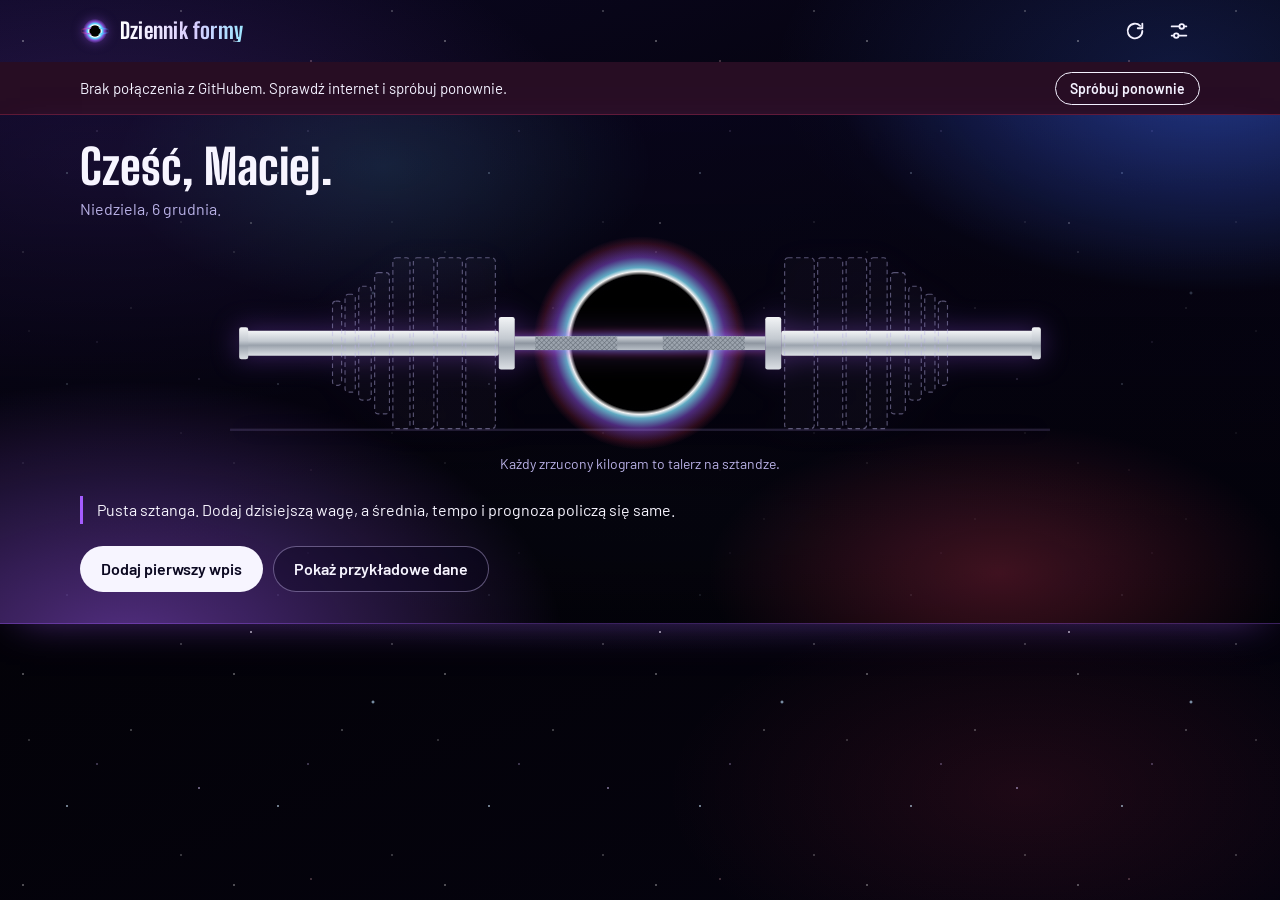
==== commit 99d7a41b: "app: kosmiczny motyw, sen i ocena snu Ciemna paleta (fiolet, czerń, czerwień, biel, niebieski, błęki" ====
--- a/web/index.html
+++ b/web/index.html
@@ -5,9 +5,8 @@
   <meta name="viewport" content="width=device-width, initial-scale=1, viewport-fit=cover">
   <title>Dziennik formy</title>
   <meta name="description" content="Waga, kalorie, treningi i samopoczucie dzień po dniu.">
-  <meta name="color-scheme" content="light dark">
-  <meta name="theme-color" content="#ECEEF0" media="(prefers-color-scheme: light)">
-  <meta name="theme-color" content="#16181C" media="(prefers-color-scheme: dark)">
+  <meta name="color-scheme" content="dark">
+  <meta name="theme-color" content="#07051A">
   <meta name="mobile-web-app-capable" content="yes">
   <meta name="apple-mobile-web-app-capable" content="yes">
   <meta name="apple-mobile-web-app-title" content="Forma">
@@ -28,12 +27,26 @@
 
   <header class="topbar">
     <div class="brand">
-      <svg class="brand-mark" viewBox="0 0 32 20" aria-hidden="true">
-        <rect x="1" y="9" width="30" height="2" rx="1" fill="currentColor"/>
-        <rect x="8" y="2" width="4" height="16" rx="1.2" class="bm-red"/>
-        <rect x="4.5" y="4.5" width="2.5" height="11" rx="1" class="bm-blue"/>
-        <rect x="20" y="2" width="4" height="16" rx="1.2" class="bm-red"/>
-        <rect x="25" y="4.5" width="2.5" height="11" rx="1" class="bm-blue"/>
+      <svg class="brand-mark" viewBox="0 0 32 32" aria-hidden="true">
+        <defs>
+          <radialGradient id="bm-halo">
+            <stop offset=".42" stop-color="#000"/>
+            <stop offset=".5" stop-color="#fff"/>
+            <stop offset=".62" stop-color="#5CD6FF"/>
+            <stop offset=".8" stop-color="#A45CFF" stop-opacity=".6"/>
+            <stop offset="1" stop-color="#A45CFF" stop-opacity="0"/>
+          </radialGradient>
+          <linearGradient id="bm-disk" x1="0" x2="1">
+            <stop offset="0" stop-color="#FF3F63" stop-opacity="0"/>
+            <stop offset=".3" stop-color="#A45CFF"/>
+            <stop offset=".5" stop-color="#fff"/>
+            <stop offset=".7" stop-color="#5CD6FF"/>
+            <stop offset="1" stop-color="#3F6BFF" stop-opacity="0"/>
+          </linearGradient>
+        </defs>
+        <circle cx="16" cy="16" r="13" fill="url(#bm-halo)"/>
+        <ellipse cx="16" cy="16" rx="15.5" ry="3.2" fill="none" stroke="url(#bm-disk)" stroke-width="1.6"/>
+        <circle cx="16" cy="16" r="5.4" fill="#000"/>
       </svg>
       <span>Dziennik formy</span>
     </div>
@@ -123,6 +136,26 @@
             <div class="chart-box">
               <canvas id="chart-kcal" role="img" aria-label="Wykres kalorii dziennie względem celu"></canvas>
               <p class="chart-empty" hidden>Brak wpisów kalorii w tym okresie.</p>
+            </div>
+          </section>
+
+          <section class="block" aria-labelledby="h-sleep">
+            <div class="block-head">
+              <h2 id="h-sleep">Sen</h2>
+            </div>
+            <div class="legend" aria-hidden="true">
+              <span class="lg"><i class="sw sw-bar" style="--c: var(--plate-blue)"></i>7 h i więcej</span>
+              <span class="lg"><i class="sw sw-bar" style="--c: var(--steel)"></i>mniej niż 7 h</span>
+              <span class="lg"><i class="sw sw-dash" style="--c: var(--ink-2)"></i>zalecane minimum</span>
+            </div>
+            <div class="chart-box">
+              <canvas id="chart-sleep" role="img" aria-label="Wykres godzin snu dziennie względem 7 godzin"></canvas>
+              <p class="chart-empty" hidden>Brak wpisów snu w tym okresie.</p>
+            </div>
+            <h3 class="chart-sub">Ocena snu <small>0–100</small></h3>
+            <div class="chart-box is-short">
+              <canvas id="chart-sleep-score" role="img" aria-label="Wykres oceny snu w skali 0–100"></canvas>
+              <p class="chart-empty" hidden>Brak ocen snu w tym okresie.</p>
             </div>
           </section>
         </div>
@@ -239,6 +272,24 @@
           </div>
         </fieldset>
 
+        <div class="field-row">
+          <div class="field">
+            <label for="f-sleep">Sen</label>
+            <div class="with-unit">
+              <input id="f-sleep" name="sleep" inputmode="decimal" autocomplete="off" enterkeyhint="next" placeholder="np. 7,5">
+              <span class="unit">h</span>
+            </div>
+          </div>
+
+          <div class="field">
+            <label for="f-sleep-score">Ocena snu</label>
+            <div class="with-unit">
+              <input id="f-sleep-score" name="sleepScore" inputmode="numeric" autocomplete="off" enterkeyhint="next" placeholder="np. 82">
+              <span class="unit">/100</span>
+            </div>
+          </div>
+        </div>
+
         <div class="field">
           <label for="f-note">Notatka</label>
           <textarea id="f-note" name="note" rows="2" maxlength="280" placeholder="Opcjonalnie, np. rekord w przysiadzie"></textarea>
@@ -319,7 +370,7 @@
             <div class="field span-2">
               <label for="g-trainings">Rodzaje treningów</label>
               <input id="g-trainings" autocomplete="off" spellcheck="false">
-              <p class="hint">Oddziel przecinkami. Kolejność ustala kolory: niebieski, czerwony, żółty, zielony.</p>
+              <p class="hint">Oddziel przecinkami. Kolejność ustala kolory: niebieski, czerwony, fioletowy, błękitny.</p>
             </div>
           </div>
           <p class="form-msg" id="goals-msg" role="status" hidden></p>
--- a/web/css/styles.css
+++ b/web/css/styles.css
@@ -1,54 +1,40 @@
 /* Dziennik formy */
 
+/* Deep space: black void, violet nebula, blue and light-blue starlight, red giants.
+   The plate slot names (yellow, green) stay because the JS picks colors by slot;
+   in this palette the yellow slot is violet and the green slot is light blue. */
 :root {
-  --bg: #ECEEF0;            /* chalk */
-  --surface: #F8F9FA;
-  --ink: #1E2126;
-  --ink-2: #3A3F47;
-  --steel: #8A9099;
-  --muted: #646B75;
-  --rule: #D3D7DC;
-  --platform: #1E2126;      /* lifting platform */
-  --platform-ink: #F1F2F4;
-  --platform-muted: #A9B0BA;
-  --platform-rule: rgba(255, 255, 255, 0.12);
-  --plate-red: #D7263D;
-  --plate-blue: #2152D9;
-  --plate-yellow: #F4B400;
-  --plate-green: #17915A;
-  --plate-white: #F4F5F2;
-  --plate-steel: #AEB5BE;
-  --good-text: #0F6E43;
-  --bad-text: #B01F33;
-  --focus: #2152D9;
+  --void: #030208;
+  --bg: #07051A;
+  --surface: #110C27;
+  --glass: rgba(14, 10, 34, 0.72);
+  --ink: #F4F2FF;
+  --ink-2: #CBC4F0;
+  --steel: #7571A3;
+  --muted: #A29BCB;
+  --rule: #251E47;
+  --platform: #0A0720;
+  --platform-ink: #F7F5FF;
+  --platform-muted: #B9B1E6;
+  --platform-rule: rgba(190, 170, 255, 0.16);
+  --plate-red: #FF3F63;
+  --plate-blue: #3F6BFF;
+  --plate-yellow: #A45CFF;  /* violet */
+  --plate-green: #5CD6FF;   /* light blue */
+  --plate-white: #F6F4FF;
+  --plate-steel: #8A86B8;
+  --good-text: #7FE2FF;
+  --bad-text: #FF6F88;
+  --focus: #7FE2FF;
+  --glow-violet: rgba(164, 92, 255, 0.55);
+  --glow-blue: rgba(63, 107, 255, 0.5);
+  --cosmic: linear-gradient(120deg, #A45CFF 0%, #3F6BFF 55%, #5CD6FF 100%);
   --pad: 20px;
   --max: 1160px;
   --font-ui: 'Barlow', system-ui, -apple-system, 'Segoe UI', Roboto, sans-serif;
   --font-display: 'Big Shoulders Display', 'Barlow', system-ui, sans-serif;
   --font-stencil: 'Big Shoulders Stencil Display', 'Big Shoulders Display', 'Barlow', sans-serif;
-  color-scheme: light dark;
-}
-
-@media (prefers-color-scheme: dark) {
-  :root {
-    --bg: #16181C;
-    --surface: #1F2227;
-    --ink: #ECEEF1;
-    --ink-2: #C3C9D1;
-    --steel: #7D8590;
-    --muted: #9AA2AC;
-    --rule: #2C3037;
-    --platform: #202329;
-    --platform-rule: rgba(255, 255, 255, 0.09);
-    --plate-red: #F0485A;
-    --plate-blue: #5B85FF;
-    --plate-yellow: #FFC533;
-    --plate-green: #2DBE7A;
-    --plate-steel: #8E96A1;
-    --good-text: #3DD68C;
-    --bad-text: #FF6B7A;
-    --focus: #7EA0FF;
-  }
+  color-scheme: dark;
 }
 
 /* ---------- base ---------- */
@@ -61,11 +47,47 @@
   margin: 0;
   min-height: 100vh;
   padding-bottom: calc(112px + env(safe-area-inset-bottom));
-  background: var(--bg);
+  background: var(--void);
   color: var(--ink);
   font: 400 16px/1.5 var(--font-ui);
   -webkit-font-smoothing: antialiased;
 }
+
+/* Starfield and a faint galactic band behind everything, fixed so the page scrolls over the sky. */
+body::before,
+body::after {
+  content: '';
+  position: fixed;
+  inset: 0;
+  z-index: -1;
+  pointer-events: none;
+}
+body::after {
+  background:
+    radial-gradient(ellipse 55% 40% at 8% 18%, rgba(164, 92, 255, 0.20), transparent 70%),
+    radial-gradient(ellipse 45% 35% at 92% 8%, rgba(63, 107, 255, 0.20), transparent 70%),
+    radial-gradient(ellipse 40% 30% at 80% 88%, rgba(255, 63, 99, 0.10), transparent 70%),
+    radial-gradient(ellipse 70% 18% at 50% 60%, rgba(92, 214, 255, 0.06), transparent 70%),
+    linear-gradient(160deg, #0B0722 0%, var(--void) 45%, #05030F 100%);
+  z-index: -2;
+}
+body::before {
+  background-image:
+    radial-gradient(1px 1px at 23px 41px, #fff, transparent),
+    radial-gradient(1px 1px at 131px 97px, rgba(255, 255, 255, 0.8), transparent),
+    radial-gradient(1.5px 1.5px at 67px 173px, #CFE9FF, transparent),
+    radial-gradient(1px 1px at 181px 11px, rgba(255, 255, 255, 0.7), transparent),
+    radial-gradient(1px 1px at 97px 131px, rgba(214, 190, 255, 0.9), transparent),
+    radial-gradient(1.5px 1.5px at 251px 223px, #fff, transparent),
+    radial-gradient(1px 1px at 311px 61px, rgba(255, 190, 200, 0.8), transparent),
+    radial-gradient(2px 2px at 373px 293px, rgba(190, 225, 255, 0.95), transparent),
+    radial-gradient(1px 1px at 29px 331px, rgba(255, 255, 255, 0.6), transparent),
+    radial-gradient(1.5px 1.5px at 199px 379px, rgba(220, 200, 255, 0.85), transparent);
+  background-size: 211px 211px, 211px 211px, 211px 211px, 211px 211px, 211px 211px,
+    409px 409px, 409px 409px, 409px 409px, 409px 409px, 409px 409px;
+  animation: twinkle 7s ease-in-out infinite alternate;
+}
+@keyframes twinkle { from { opacity: 0.55; } to { opacity: 1; } }
 
 h1, h2, h3, p, ul, dl, dd, figure { margin: 0; }
 ul { padding: 0; list-style: none; }
@@ -107,18 +129,23 @@
   letter-spacing: 0.01em;
 }
 
-.brand-mark { width: 30px; height: 19px; flex: none; }
-.bm-red { fill: var(--plate-red); }
-.bm-blue { fill: var(--plate-blue); }
+.brand-mark { width: 30px; height: 30px; flex: none; filter: drop-shadow(0 0 6px var(--glow-violet)); }
+.brand span {
+  background: linear-gradient(90deg, #fff 0%, #D9CCFF 60%, #9FE6FF 100%);
+  -webkit-background-clip: text;
+  background-clip: text;
+  color: transparent;
+}
 
 .topbar-actions { display: flex; align-items: center; gap: 2px; }
 
 .streak {
   margin-right: 6px;
   padding: 3px 12px;
-  border: 1px solid var(--rule);
+  border: 1px solid rgba(164, 92, 255, 0.45);
   border-radius: 999px;
-  background: var(--surface);
+  background: var(--glass);
+  box-shadow: 0 0 14px rgba(164, 92, 255, 0.25);
   font-weight: 600;
   font-size: 15px;
   white-space: nowrap;
@@ -153,7 +180,7 @@
   margin: 0 auto;
   padding: 10px calc(var(--pad) + env(safe-area-inset-right)) 10px calc(var(--pad) + env(safe-area-inset-left));
 }
-.banner.is-demo { background: var(--plate-yellow); color: #1E2126; }
+.banner.is-demo { background: linear-gradient(90deg, #6A2BD9, #3F6BFF); color: #fff; }
 .banner.is-error {
   background: color-mix(in srgb, var(--plate-red) 13%, var(--bg));
   box-shadow: inset 0 -1px 0 color-mix(in srgb, var(--plate-red) 35%, var(--bg));
@@ -172,9 +199,18 @@
 
 /* ---------- platform (hero) ---------- */
 
+/* The hero is a nebula: violet dust bottom left, blue gas top right, a red glow drifting in. */
 .platform {
-  background: var(--platform);
+  position: relative;
+  overflow: hidden;
+  background:
+    radial-gradient(ellipse 55% 85% at 10% 105%, rgba(164, 92, 255, 0.50), transparent 62%),
+    radial-gradient(ellipse 50% 75% at 95% -10%, rgba(63, 107, 255, 0.45), transparent 60%),
+    radial-gradient(ellipse 35% 45% at 78% 90%, rgba(255, 63, 99, 0.24), transparent 65%),
+    radial-gradient(ellipse 30% 40% at 30% 10%, rgba(92, 214, 255, 0.12), transparent 70%),
+    linear-gradient(180deg, rgba(10, 7, 32, 0.55), rgba(3, 2, 8, 0.85));
   color: var(--platform-ink);
+  box-shadow: inset 0 -1px 0 rgba(164, 92, 255, 0.35), 0 12px 40px -20px var(--glow-violet);
 }
 
 .platform-inner {
@@ -197,8 +233,50 @@
 .today-line { color: var(--platform-muted); }
 
 .barbell-figure { margin: 0; }
-.barbell { max-width: 820px; margin: 0 auto; aspect-ratio: 720 / 176; }
-.barbell svg { display: block; width: 100%; height: auto; }
+.barbell { position: relative; max-width: 820px; margin: 0 auto; aspect-ratio: 720 / 176; }
+.barbell svg { position: relative; z-index: 1; display: block; width: 100%; height: auto; filter: drop-shadow(0 0 14px rgba(164, 92, 255, 0.35)); }
+
+/* A black hole sits at the middle of the bar: dark event horizon, a thin photon ring,
+   and an accretion disk lying along the bar. */
+.barbell::before,
+.barbell::after {
+  content: '';
+  position: absolute;
+  left: 50%;
+  top: 50%;
+  pointer-events: none;
+  transform: translate(-50%, -50%);
+}
+.barbell::before {
+  width: 26%;
+  aspect-ratio: 1;
+  border-radius: 50%;
+  background: radial-gradient(circle,
+    #000 0 40%,
+    rgba(0, 0, 0, 0.92) 45%,
+    rgba(255, 255, 255, 0.95) 47.5%,
+    rgba(127, 226, 255, 0.75) 50%,
+    rgba(164, 92, 255, 0.45) 57%,
+    rgba(255, 63, 99, 0.16) 66%,
+    transparent 71%);
+  animation: horizon 6s ease-in-out infinite alternate;
+}
+.barbell::after {
+  width: 64%;
+  height: 16%;
+  border-radius: 50%;
+  background: radial-gradient(ellipse closest-side,
+    rgba(255, 255, 255, 0.85),
+    rgba(127, 226, 255, 0.55) 25%,
+    rgba(164, 92, 255, 0.35) 55%,
+    rgba(255, 63, 99, 0.12) 80%,
+    transparent);
+  filter: blur(2px);
+}
+@keyframes horizon {
+  from { filter: brightness(0.9); transform: translate(-50%, -50%) scale(0.97); }
+  to { filter: brightness(1.15); transform: translate(-50%, -50%) scale(1.03); }
+}
 .barbell-caption { margin-top: 10px; text-align: center; color: var(--platform-muted); font-size: 14px; }
 
 .p-red { fill: var(--plate-red); }
@@ -267,6 +345,11 @@
   line-height: 0.8;
   font-variant-numeric: tabular-nums;
   white-space: nowrap;
+  background: linear-gradient(100deg, #FFFFFF 10%, #D6C6FF 45%, #7FE2FF 90%);
+  -webkit-background-clip: text;
+  background-clip: text;
+  color: transparent;
+  filter: drop-shadow(0 0 22px rgba(164, 92, 255, 0.45));
 }
 .big .unit {
   margin-left: 0.18em;
@@ -321,13 +404,14 @@
   cursor: pointer;
 }
 .btn:disabled { opacity: 0.55; cursor: default; }
-.btn-primary { background: var(--ink); color: var(--bg); }
-.btn-outline { background: transparent; border-color: var(--rule); color: var(--ink); }
-.btn-outline:hover { border-color: var(--ink-2); }
+.btn-primary { background: var(--cosmic); color: #fff; box-shadow: 0 0 18px -2px var(--glow-violet); }
+.btn-primary:hover { box-shadow: 0 0 26px 0 var(--glow-violet); }
+.btn-outline { background: var(--glass); border-color: rgba(164, 92, 255, 0.4); color: var(--ink); }
+.btn-outline:hover { border-color: var(--plate-green); box-shadow: 0 0 14px -2px rgba(92, 214, 255, 0.45); }
 .btn-danger { padding: 0 12px; background: transparent; color: var(--bad-text); }
 .btn-danger.is-armed { background: var(--plate-red); color: #fff; }
 .btn-light { background: var(--platform-ink); color: var(--platform); }
-.btn-outline-light { background: transparent; border-color: rgba(255, 255, 255, 0.3); color: var(--platform-ink); }
+.btn-outline-light { background: rgba(10, 7, 32, 0.4); border-color: rgba(214, 198, 255, 0.4); color: var(--platform-ink); }
 .btn-outline-light:hover { border-color: var(--platform-ink); }
 
 /* ---------- page ---------- */
@@ -338,21 +422,21 @@
   padding: 0 calc(var(--pad) + env(safe-area-inset-right)) 0 calc(var(--pad) + env(safe-area-inset-left));
 }
 
-/* Week strip: four numbers under the platform, divided by rules. */
+/* Week strip: five numbers under the platform, divided by rules. */
 .week {
   display: grid;
-  grid-template-columns: repeat(4, minmax(0, 1fr));
+  grid-template-columns: repeat(5, minmax(0, 1fr));
   gap: 1px;
   margin: 0 calc(-1 * var(--pad));
-  background: var(--rule);
-  border-bottom: 1px solid var(--rule);
+  background: rgba(164, 92, 255, 0.22);
+  border-bottom: 1px solid rgba(164, 92, 255, 0.22);
 }
 .stat {
   display: grid;
   align-content: start;
   gap: 4px;
   padding: 18px var(--pad) 20px;
-  background: var(--bg);
+  background: rgba(6, 4, 18, 0.9);
 }
 .stat-label { color: var(--muted); font-size: 14px; }
 .stat-value {
@@ -378,7 +462,11 @@
 .columns { display: grid; gap: 40px 48px; margin-top: 36px; }
 .col-main, .col-side { display: grid; align-content: start; gap: 40px; min-width: 0; }
 
-.block { padding-top: 12px; border-top: 2px solid var(--ink); }
+.block {
+  padding-top: 12px;
+  border-top: 2px solid transparent;
+  border-image: linear-gradient(90deg, #A45CFF, #3F6BFF 40%, rgba(92, 214, 255, 0.5) 70%, transparent) 1;
+}
 .block-head {
   display: flex;
   flex-wrap: wrap;
@@ -387,11 +475,11 @@
   gap: 8px 16px;
   margin-bottom: 10px;
 }
-.block h2 { font-family: var(--font-display); font-weight: 800; font-size: 28px; line-height: 1.1; }
+.block h2 { font-family: var(--font-display); font-weight: 800; font-size: 28px; line-height: 1.1; text-shadow: 0 0 18px rgba(164, 92, 255, 0.5); }
 .block-note { color: var(--muted); font-size: 14px; }
 .caption { min-height: 1.5em; margin-top: 10px; color: var(--muted); font-size: 14px; }
 
-.seg { display: inline-flex; padding: 2px; border: 1.5px solid var(--ink); border-radius: 999px; }
+.seg { display: inline-flex; padding: 2px; border: 1.5px solid rgba(164, 92, 255, 0.5); border-radius: 999px; background: var(--glass); }
 .seg button {
   padding: 4px 12px;
   border: 0;
@@ -401,7 +489,7 @@
   font-size: 14px;
   cursor: pointer;
 }
-.seg button[aria-pressed="true"] { background: var(--ink); color: var(--bg); }
+.seg button[aria-pressed="true"] { background: var(--cosmic); color: #fff; box-shadow: 0 0 12px -2px var(--glow-violet); }
 
 .legend { display: flex; flex-wrap: wrap; gap: 4px 16px; margin-bottom: 8px; color: var(--muted); font-size: 13px; }
 .lg { display: inline-flex; align-items: center; gap: 6px; }
@@ -423,6 +511,9 @@
   color: var(--muted);
   text-align: center;
 }
+.chart-box.is-short { height: 150px; }
+.chart-sub { margin: 18px 0 6px; font-weight: 600; font-size: 15px; }
+.chart-sub small { margin-left: 4px; color: var(--muted); font-weight: 400; font-size: 13px; }
 
 /* Training heatmap: 20 weeks, one column per week, Monday on top. */
 .heatmap {
@@ -471,7 +562,8 @@
     inset 0 0 0 9px var(--c),
     inset 0 0 0 10.5px rgba(255, 255, 255, 0.32);
 }
-.b-yellow .badge-plate, .b-white .badge-plate, .b-steel .badge-plate { color: #1E2126; }
+.badge:not(.is-off) .badge-plate { filter: drop-shadow(0 0 8px color-mix(in srgb, var(--c) 55%, transparent)); }
+.b-green .badge-plate, .b-white .badge-plate, .b-steel .badge-plate { color: #0A0720; }
 .badge-title { color: var(--ink-2); font-size: 12.5px; line-height: 1.25; }
 .badge.is-off .badge-plate { background: transparent; border: 2px dashed var(--rule); box-shadow: none; color: var(--steel); }
 .badge.is-off .badge-title { color: var(--muted); }
@@ -490,7 +582,7 @@
   margin-bottom: 8px;
 }
 .wk-range { font-family: var(--font-display); font-weight: 800; font-size: 22px; line-height: 1.1; }
-.wk.is-current .wk-range { text-decoration: underline 3px var(--plate-yellow); text-underline-offset: 4px; }
+.wk.is-current .wk-range { text-decoration: underline 3px var(--plate-yellow); text-underline-offset: 4px; text-shadow: 0 0 14px var(--glow-violet); }
 .wk-tag {
   margin-left: 8px;
   padding: 2px 9px;
@@ -523,16 +615,16 @@
   padding: 6px 3px;
   border: 1px solid var(--rule);
   border-radius: 9px;
-  background: var(--surface);
+  background: var(--glass);
   text-align: center;
   font: inherit;
   color: inherit;
 }
 button.wk-day { cursor: pointer; }
-button.wk-day:hover { border-color: var(--ink); }
+button.wk-day:hover { border-color: var(--plate-green); box-shadow: 0 0 12px -3px rgba(92, 214, 255, 0.6); }
 .wk-day.is-empty { background: transparent; border-style: dashed; }
 .wk-day.is-future { background: transparent; border-color: transparent; }
-.wk-day.is-today { border-color: var(--ink); box-shadow: inset 0 0 0 1px var(--ink); }
+.wk-day.is-today { border-color: var(--plate-yellow); box-shadow: inset 0 0 0 1px var(--plate-yellow), 0 0 14px -2px var(--glow-violet); }
 .wk-num { color: var(--muted); font-size: 12px; line-height: 1.2; }
 .wk-day.is-today .wk-num { color: var(--ink); font-weight: 600; }
 .wk-kg { min-height: 1.2em; font-weight: 600; font-size: 14px; line-height: 1.2; font-variant-numeric: tabular-nums; }
@@ -557,10 +649,10 @@
 }
 .log-row {
   display: grid;
-  grid-template-columns: 50px minmax(0, 1.1fr) minmax(0, 1fr) minmax(0, 1.2fr) 34px;
+  grid-template-columns: 50px minmax(0, 1.1fr) minmax(0, 1fr) minmax(0, 1.2fr) minmax(0, 0.9fr) 34px;
   grid-template-areas:
-    "day weight kcal train mood"
-    "day note note note note";
+    "day weight kcal train sleep mood"
+    "day note note note note note";
   align-items: center;
   gap: 2px 14px;
   width: 100%;
@@ -572,7 +664,7 @@
   font: inherit;
 }
 button.log-row { cursor: pointer; }
-button.log-row:hover { background: var(--surface); }
+button.log-row:hover { background: linear-gradient(90deg, rgba(164, 92, 255, 0.14), rgba(63, 107, 255, 0.06) 60%, transparent); }
 .log-row small { color: var(--muted); font-weight: 400; }
 .log-day { grid-area: day; display: grid; justify-items: start; line-height: 1; }
 .log-day b { font-family: var(--font-display); font-weight: 800; font-size: 28px; }
@@ -582,6 +674,7 @@
 .log-kcal { grid-area: kcal; font-variant-numeric: tabular-nums; white-space: nowrap; }
 .log-train { grid-area: train; display: flex; align-items: center; gap: 8px; min-width: 0; }
 .log-mood { grid-area: mood; font-size: 20px; text-align: center; }
+.log-sleep { grid-area: sleep; font-variant-numeric: tabular-nums; white-space: nowrap; }
 .log-note {
   grid-area: note;
   display: -webkit-box;
@@ -614,12 +707,12 @@
   padding: 0 22px 0 18px;
   border: 0;
   border-radius: 999px;
-  background: var(--ink);
-  color: var(--bg);
+  background: var(--cosmic);
+  color: #fff;
   font-weight: 600;
   font-size: 17px;
   cursor: pointer;
-  box-shadow: 0 10px 28px rgba(0, 0, 0, 0.22), 0 2px 6px rgba(0, 0, 0, 0.14);
+  box-shadow: 0 0 28px -2px var(--glow-violet), 0 10px 28px rgba(0, 0, 0, 0.5);
 }
 .fab svg { width: 22px; height: 22px; }
 
@@ -640,11 +733,12 @@
   justify-content: space-between;
   gap: 16px;
   padding: 12px 16px;
+  border: 1px solid rgba(164, 92, 255, 0.45);
   border-radius: 12px;
-  background: var(--ink);
-  color: var(--bg);
+  background: rgba(17, 12, 39, 0.94);
+  color: var(--ink);
   font-size: 15px;
-  box-shadow: 0 10px 30px rgba(0, 0, 0, 0.25);
+  box-shadow: 0 0 24px -4px var(--glow-violet), 0 10px 30px rgba(0, 0, 0, 0.5);
   pointer-events: auto;
   animation: toast-in 0.25s ease-out both;
 }
@@ -662,14 +756,17 @@
   width: min(560px, calc(100% - 32px));
   max-height: min(88vh, 900px);
   padding: 0;
-  border: 1px solid var(--rule);
+  border: 1px solid rgba(164, 92, 255, 0.4);
   border-radius: 20px;
-  background: var(--surface);
+  background:
+    radial-gradient(ellipse 80% 40% at 100% 0%, rgba(63, 107, 255, 0.18), transparent 70%),
+    radial-gradient(ellipse 70% 40% at 0% 100%, rgba(164, 92, 255, 0.16), transparent 70%),
+    var(--surface);
   color: var(--ink);
-  box-shadow: 0 30px 80px rgba(0, 0, 0, 0.35);
+  box-shadow: 0 0 60px -10px var(--glow-violet), 0 30px 80px rgba(0, 0, 0, 0.6);
 }
 dialog.sheet[open] { display: flex; flex-direction: column; animation: sheet-in 0.22s ease-out; }
-dialog.sheet::backdrop { background: rgba(12, 14, 17, 0.55); }
+dialog.sheet::backdrop { background: rgba(3, 2, 8, 0.7); backdrop-filter: blur(4px); }
 @keyframes sheet-in { from { transform: translateY(16px); opacity: 0; } }
 @keyframes sheet-up { from { transform: translateY(100%); } }
 
@@ -716,12 +813,13 @@
   padding: 10px 12px;
   border: 1.5px solid var(--rule);
   border-radius: 10px;
-  background: var(--bg);
+  background: rgba(3, 2, 8, 0.55);
   color: var(--ink);
   font: inherit;
   font-size: 17px; /* 16px+ keeps iOS from zooming in */
 }
 input:hover, textarea:hover { border-color: var(--steel); }
+input:focus, textarea:focus { border-color: var(--plate-yellow); box-shadow: 0 0 12px -2px var(--glow-violet); outline: none; }
 input::placeholder, textarea::placeholder { color: var(--steel); }
 textarea { min-height: 66px; line-height: 1.4; resize: vertical; }
 
@@ -737,7 +835,7 @@
   height: 47px;
   border: 1.5px solid var(--rule);
   border-radius: 10px;
-  background: var(--bg);
+  background: rgba(3, 2, 8, 0.55);
   cursor: pointer;
 }
 .step:hover { border-color: var(--steel); }
@@ -759,13 +857,13 @@
   padding: 0 14px;
   border: 1.5px solid var(--rule);
   border-radius: 999px;
-  background: var(--bg);
+  background: rgba(3, 2, 8, 0.55);
   font-weight: 500;
   font-size: 15px;
   cursor: pointer;
 }
 .chip:hover { border-color: var(--steel); }
-.chip[aria-pressed="true"] { border-color: var(--ink); background: var(--ink); color: var(--bg); }
+.chip[aria-pressed="true"] { border-color: transparent; background: var(--cosmic); color: #fff; box-shadow: 0 0 14px -2px var(--glow-violet); }
 
 .moods { display: grid; grid-template-columns: repeat(5, minmax(0, 1fr)); gap: 6px; }
 .mood {
@@ -775,14 +873,14 @@
   padding: 8px 2px;
   border: 1.5px solid var(--rule);
   border-radius: 12px;
-  background: var(--bg);
+  background: rgba(3, 2, 8, 0.55);
   color: var(--ink-2);
   font-size: 12.5px;
   cursor: pointer;
 }
 .mood:hover { border-color: var(--steel); }
 .mood .emoji { font-size: 24px; line-height: 1.15; }
-.mood[aria-pressed="true"] { border-color: var(--ink); box-shadow: inset 0 0 0 1px var(--ink); color: var(--ink); font-weight: 600; }
+.mood[aria-pressed="true"] { border-color: var(--plate-yellow); background: rgba(164, 92, 255, 0.16); box-shadow: inset 0 0 0 1px var(--plate-yellow), 0 0 16px -3px var(--glow-violet); color: var(--ink); font-weight: 600; }
 
 .form-error { color: var(--bad-text); font-weight: 600; font-size: 15px; }
 .form-msg { color: var(--good-text); font-size: 14px; }
@@ -804,11 +902,18 @@
   .columns { grid-template-columns: minmax(0, 1.75fr) minmax(0, 1fr); }
   .chart-box { height: 280px; }
   .log-row {
-    grid-template-columns: 50px 170px 140px 160px 36px minmax(0, 1fr);
-    grid-template-areas: "day weight kcal train mood note";
+    grid-template-columns: 50px 170px 140px 160px 110px 36px minmax(0, 1fr);
+    grid-template-areas: "day weight kcal train sleep mood note";
     column-gap: 16px;
   }
   .log-note { padding-left: 8px; }
+}
+
+@media (max-width: 1000px) {
+  /* Five stats as a row of three over a row of two. */
+  .week { grid-template-columns: repeat(6, minmax(0, 1fr)); }
+  .week > .stat { grid-column: span 2; }
+  .week > .stat:nth-child(n + 4) { grid-column: span 3; }
 }
 
 @media (max-width: 760px) {
@@ -820,6 +925,8 @@
   .facts { grid-template-columns: 1fr 1fr; row-gap: 16px; }
   .facts > div:nth-child(odd) { padding-left: 0; border-left: 0; }
   .week { grid-template-columns: 1fr 1fr; }
+  .week > .stat, .week > .stat:nth-child(n + 4) { grid-column: auto; }
+  .week > .stat:last-child { grid-column: 1 / -1; }
   .stat-value { font-size: 30px; }
 }
 
@@ -841,7 +948,7 @@
     grid-template-columns: 42px minmax(0, 1fr) minmax(0, 1fr) 28px;
     grid-template-areas:
       "day weight kcal mood"
-      "day train train train"
+      "day train sleep sleep"
       "day note note note";
     column-gap: 10px;
   }
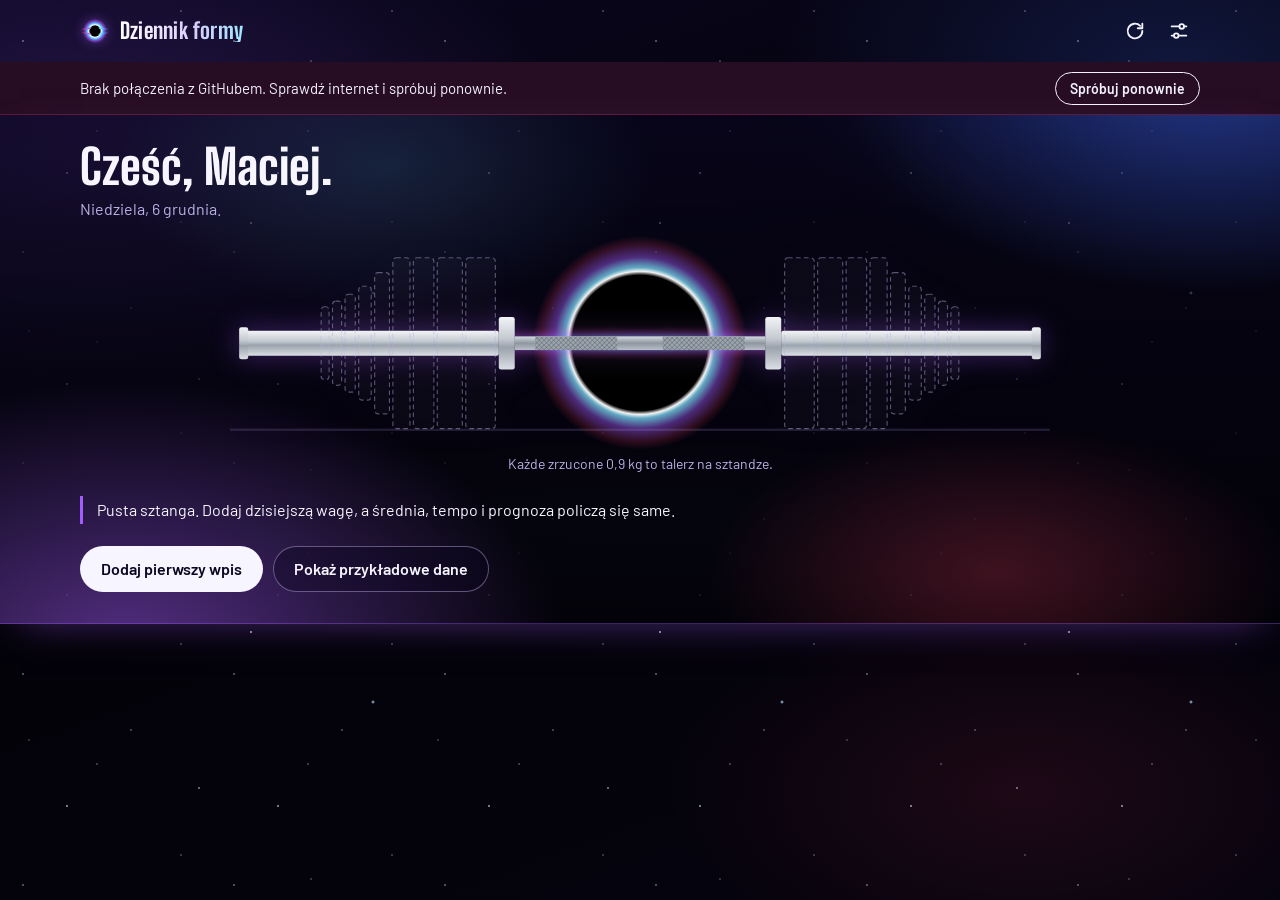
==== commit 95172b52: "app: makro, zależności z danych, testy i drobne poprawki - Makro: pola białko/tłuszcze/węgle we wpis" ====
--- a/web/index.html
+++ b/web/index.html
@@ -139,6 +139,24 @@
             </div>
           </section>
 
+          <section class="block" aria-labelledby="h-macro">
+            <div class="block-head">
+              <h2 id="h-macro">Makro</h2>
+              <p class="block-note" id="macro-note"></p>
+            </div>
+            <div class="legend" aria-hidden="true">
+              <span class="lg"><i class="sw sw-bar" style="--c: var(--macro-protein)"></i>białko</span>
+              <span class="lg"><i class="sw sw-bar" style="--c: var(--macro-fat)"></i>tłuszcze</span>
+              <span class="lg"><i class="sw sw-bar" style="--c: var(--macro-carbs)"></i>węgle</span>
+              <span class="lg"><i class="sw sw-dash" style="--c: var(--ink-2)"></i>cel kalorii</span>
+            </div>
+            <div class="chart-box">
+              <canvas id="chart-macro" role="img" aria-label="Wykres kalorii z białka, tłuszczów i węglowodanów dziennie"></canvas>
+              <p class="chart-empty" hidden>Brak wpisów makro w tym okresie.</p>
+            </div>
+            <p class="caption">Słupek to kalorie z makro: białko i węgle po 4 kcal na gram, tłuszcze 9.</p>
+          </section>
+
           <section class="block" aria-labelledby="h-sleep">
             <div class="block-head">
               <h2 id="h-sleep">Sen</h2>
@@ -169,6 +187,15 @@
             <div class="heatmap" id="heatmap" role="img"></div>
             <p class="caption" id="heat-caption"></p>
             <div class="legend" id="heat-legend"></div>
+          </section>
+
+          <section class="block" aria-labelledby="h-insights">
+            <div class="block-head">
+              <h2 id="h-insights">Zależności</h2>
+              <p class="block-note">ostatnie 90 dni</p>
+            </div>
+            <ul class="insights" id="insights"></ul>
+            <p class="caption" id="insights-caption"></p>
           </section>
 
           <section class="block" aria-labelledby="h-badges">
@@ -255,6 +282,34 @@
             <p class="hint" id="kcal-hint"></p>
           </div>
         </div>
+
+        <fieldset class="field">
+          <legend>Makro</legend>
+          <div class="field-row is-3">
+            <div class="field">
+              <label for="f-protein" class="sub-label">Białko</label>
+              <div class="with-unit is-narrow">
+                <input id="f-protein" name="protein" inputmode="numeric" autocomplete="off" enterkeyhint="next">
+                <span class="unit">g</span>
+              </div>
+            </div>
+            <div class="field">
+              <label for="f-fat" class="sub-label">Tłuszcze</label>
+              <div class="with-unit is-narrow">
+                <input id="f-fat" name="fat" inputmode="numeric" autocomplete="off" enterkeyhint="next">
+                <span class="unit">g</span>
+              </div>
+            </div>
+            <div class="field">
+              <label for="f-carbs" class="sub-label">Węgle</label>
+              <div class="with-unit is-narrow">
+                <input id="f-carbs" name="carbs" inputmode="numeric" autocomplete="off" enterkeyhint="next">
+                <span class="unit">g</span>
+              </div>
+            </div>
+          </div>
+          <p class="hint" id="macro-hint"></p>
+        </fieldset>
 
         <fieldset class="field">
           <legend>Trening</legend>
@@ -363,6 +418,24 @@
               <label for="g-kcal">Kalorie dziennie</label>
               <div class="with-unit"><input id="g-kcal" inputmode="numeric" autocomplete="off"><span class="unit">kcal</span></div>
             </div>
+            <fieldset class="field span-2">
+              <legend>Makro dziennie <small class="legend-note">opcjonalnie</small></legend>
+              <div class="field-row is-3">
+                <div class="field">
+                  <label for="g-protein" class="sub-label">Białko</label>
+                  <div class="with-unit is-narrow"><input id="g-protein" inputmode="numeric" autocomplete="off"><span class="unit">g</span></div>
+                </div>
+                <div class="field">
+                  <label for="g-fat" class="sub-label">Tłuszcze</label>
+                  <div class="with-unit is-narrow"><input id="g-fat" inputmode="numeric" autocomplete="off"><span class="unit">g</span></div>
+                </div>
+                <div class="field">
+                  <label for="g-carbs" class="sub-label">Węgle</label>
+                  <div class="with-unit is-narrow"><input id="g-carbs" inputmode="numeric" autocomplete="off"><span class="unit">g</span></div>
+                </div>
+              </div>
+              <p class="hint" id="g-macro-hint"></p>
+            </fieldset>
             <div class="field">
               <label for="g-weekly">Treningi w tygodniu</label>
               <input id="g-weekly" inputmode="numeric" autocomplete="off">
--- a/web/css/styles.css
+++ b/web/css/styles.css
@@ -23,6 +23,11 @@
   --plate-green: #5CD6FF;   /* light blue */
   --plate-white: #F6F4FF;
   --plate-steel: #8A86B8;
+  /* Macros: fixed order protein, fat, carbs (bottom to top in the stacked chart).
+     Checked for colorblind separation against --surface. */
+  --macro-protein: #FF3F63;
+  --macro-fat: #A45CFF;
+  --macro-carbs: #12A8B8; /* darker than the plate light blue: fits the dark-mode lightness band */
   --good-text: #7FE2FF;
   --bad-text: #FF6F88;
   --focus: #7FE2FF;
@@ -422,10 +427,10 @@
   padding: 0 calc(var(--pad) + env(safe-area-inset-right)) 0 calc(var(--pad) + env(safe-area-inset-left));
 }
 
-/* Week strip: five numbers under the platform, divided by rules. */
+/* Week strip: six numbers under the platform, divided by rules. */
 .week {
   display: grid;
-  grid-template-columns: repeat(5, minmax(0, 1fr));
+  grid-template-columns: repeat(6, minmax(0, 1fr));
   gap: 1px;
   margin: 0 calc(-1 * var(--pad));
   background: rgba(164, 92, 255, 0.22);
@@ -568,6 +573,23 @@
 .badge.is-off .badge-plate { background: transparent; border: 2px dashed var(--rule); box-shadow: none; color: var(--steel); }
 .badge.is-off .badge-title { color: var(--muted); }
 
+/* Insights: one comparison per card, the two group means side by side. */
+.insights { display: grid; gap: 10px; margin: 0; padding: 0; list-style: none; }
+.insight { padding: 12px 14px; border: 1px solid var(--rule); border-radius: 12px; background: var(--glass); }
+.insight.is-strong { border-color: rgba(164, 92, 255, 0.55); box-shadow: inset 3px 0 0 var(--plate-yellow); }
+.insight h3 { font-weight: 600; font-size: 15px; }
+.insight p { margin-top: 2px; color: var(--ink-2); font-size: 14px; line-height: 1.4; }
+.insight.is-pending { background: transparent; border-style: dashed; }
+.insight.is-pending h3 { color: var(--muted); }
+.insight.is-pending p { color: var(--muted); font-size: 13px; }
+.insight dl { display: grid; grid-template-columns: 1fr 1fr; gap: 10px; margin-top: 10px; }
+.insight dl > div { display: grid; align-content: start; gap: 1px; min-width: 0; }
+.insight dt { color: var(--muted); font-size: 12.5px; line-height: 1.3; }
+.insight dd { font-family: var(--font-display); font-weight: 700; font-size: 22px; line-height: 1.1; font-variant-numeric: tabular-nums; }
+.insight dd small { margin-left: 1px; color: var(--muted); font-size: 0.6em; }
+.insight dd .emoji { margin-right: 4px; font-size: 0.8em; }
+.insight dd.n { color: var(--muted); font-family: var(--font-ui); font-weight: 400; font-size: 12px; }
+
 /* Weeks: one calendar row per week, newest first, with the week's averages under it. */
 .weeks { margin-top: 44px; }
 .wk-head, .wk-days { display: grid; grid-template-columns: repeat(7, minmax(0, 1fr)); gap: 5px; }
@@ -672,6 +694,7 @@
 .log-row.is-today .log-day b { text-decoration: underline 3px var(--plate-yellow); text-underline-offset: 4px; }
 .log-weight { grid-area: weight; font-weight: 600; font-variant-numeric: tabular-nums; white-space: nowrap; }
 .log-kcal { grid-area: kcal; font-variant-numeric: tabular-nums; white-space: nowrap; }
+.log-macro { display: block; font-size: 12.5px; line-height: 1.3; }
 .log-train { grid-area: train; display: flex; align-items: center; gap: 8px; min-width: 0; }
 .log-mood { grid-area: mood; font-size: 20px; text-align: center; }
 .log-sleep { grid-area: sleep; font-variant-numeric: tabular-nums; white-space: nowrap; }
@@ -806,6 +829,9 @@
 .field > label, .field > legend { padding: 0; font-weight: 600; font-size: 15px; }
 fieldset.field > legend { margin-bottom: 6px; }
 .field-row { display: grid; grid-template-columns: 1fr 1fr; gap: 16px; }
+.field-row.is-3 { grid-template-columns: repeat(3, minmax(0, 1fr)); gap: 10px; }
+.field > .sub-label { color: var(--muted); font-weight: 500; font-size: 13.5px; }
+.legend-note { margin-left: 6px; color: var(--muted); font-weight: 400; font-size: 13px; }
 
 input, textarea {
   width: 100%;
@@ -826,6 +852,7 @@
 .with-unit { position: relative; display: flex; align-items: center; }
 .with-unit input { padding-right: 52px; }
 .with-unit .unit { position: absolute; right: 12px; color: var(--muted); font-size: 15px; pointer-events: none; }
+.with-unit.is-narrow input { padding-right: 28px; }
 
 .stepper { display: grid; grid-template-columns: 46px minmax(0, 1fr) 46px; align-items: center; gap: 6px; }
 .stepper input { text-align: center; padding-right: 40px; padding-left: 12px; }
@@ -910,10 +937,9 @@
 }
 
 @media (max-width: 1000px) {
-  /* Five stats as a row of three over a row of two. */
+  /* Six stats as two rows of three. */
   .week { grid-template-columns: repeat(6, minmax(0, 1fr)); }
   .week > .stat { grid-column: span 2; }
-  .week > .stat:nth-child(n + 4) { grid-column: span 3; }
 }
 
 @media (max-width: 760px) {
@@ -925,8 +951,7 @@
   .facts { grid-template-columns: 1fr 1fr; row-gap: 16px; }
   .facts > div:nth-child(odd) { padding-left: 0; border-left: 0; }
   .week { grid-template-columns: 1fr 1fr; }
-  .week > .stat, .week > .stat:nth-child(n + 4) { grid-column: auto; }
-  .week > .stat:last-child { grid-column: 1 / -1; }
+  .week > .stat { grid-column: auto; }
   .stat-value { font-size: 30px; }
 }
 
@@ -957,7 +982,7 @@
 }
 
 @media (max-width: 480px) {
-  .field-row, .grid-2 { grid-template-columns: 1fr; }
+  .field-row:not(.is-3), .grid-2 { grid-template-columns: 1fr; }
   .streak { padding: 3px 10px; font-size: 14px; }
 
   .wk-head, .wk-days { gap: 3px; }
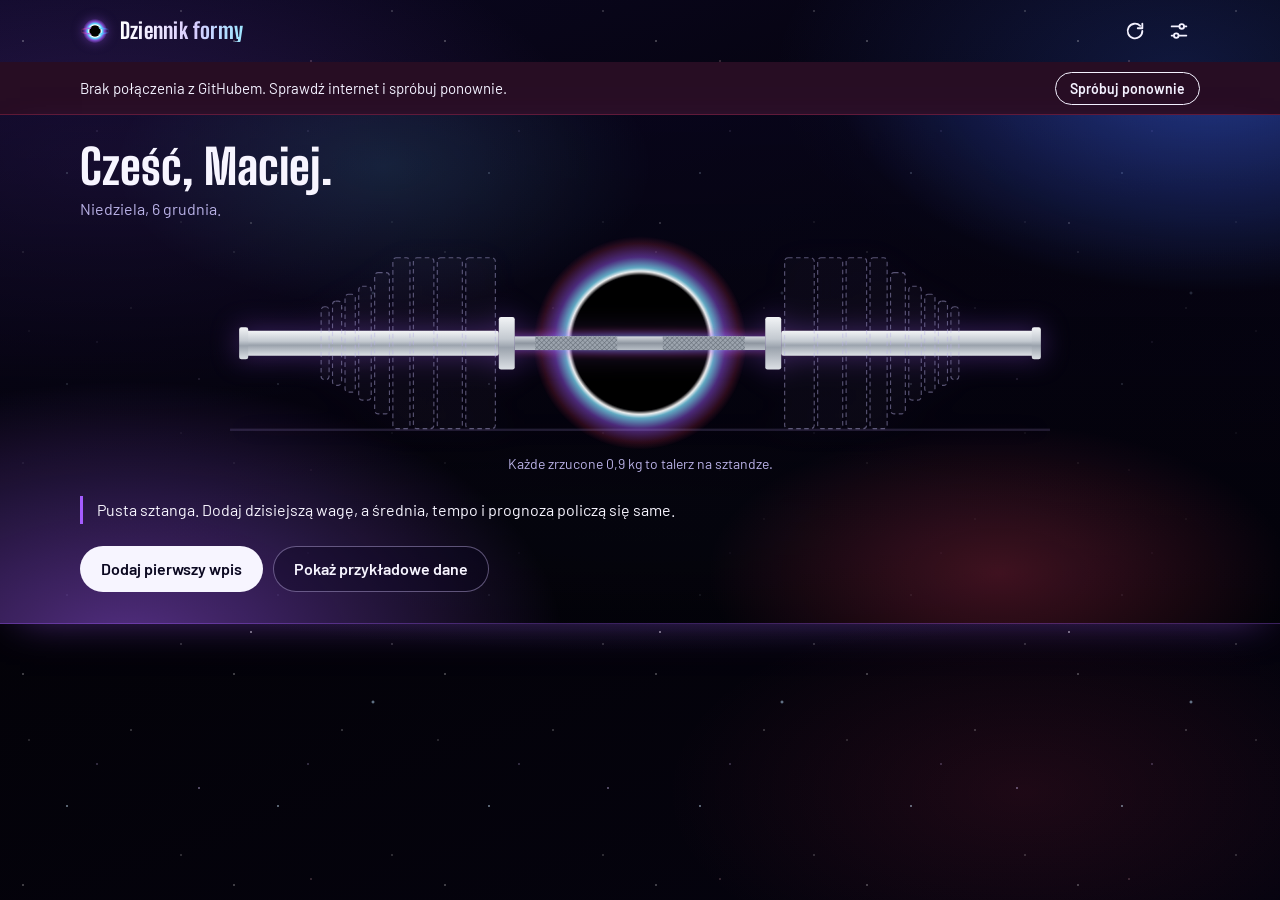
==== commit c2f2b23c: "app: tydzień od niedzieli do soboty, jak cotygodniowy commit i podsumowanie weekStart zaczyna tydzie" ====
--- a/web/index.html
+++ b/web/index.html
@@ -215,7 +215,7 @@
           <p class="block-note" id="weeks-note"></p>
         </div>
         <div class="wk-head" aria-hidden="true">
-          <span>pn</span><span>wt</span><span>śr</span><span>czw</span><span>pt</span><span>sob</span><span>nd</span>
+          <span>nd</span><span>pn</span><span>wt</span><span>śr</span><span>czw</span><span>pt</span><span>sob</span>
         </div>
         <div id="weeks-list"></div>
         <button type="button" class="btn btn-outline" id="btn-weeks-more" hidden>Pokaż starsze tygodnie</button>
--- a/web/css/styles.css
+++ b/web/css/styles.css
@@ -90,9 +90,9 @@
     radial-gradient(1.5px 1.5px at 199px 379px, rgba(220, 200, 255, 0.85), transparent);
   background-size: 211px 211px, 211px 211px, 211px 211px, 211px 211px, 211px 211px,
     409px 409px, 409px 409px, 409px 409px, 409px 409px, 409px 409px;
-  animation: twinkle 7s ease-in-out infinite alternate;
-}
-@keyframes twinkle { from { opacity: 0.55; } to { opacity: 1; } }
+  opacity: 0.8;
+  /* No twinkling: an endless animation on a full-screen layer kept the GPU busy and made scrolling stutter. */
+}
 
 h1, h2, h3, p, ul, dl, dd, figure { margin: 0; }
 ul { padding: 0; list-style: none; }
@@ -265,6 +265,7 @@
     rgba(255, 63, 99, 0.16) 66%,
     transparent 71%);
   animation: horizon 6s ease-in-out infinite alternate;
+  will-change: transform, opacity;
 }
 .barbell::after {
   width: 64%;
@@ -278,9 +279,10 @@
     transparent);
   filter: blur(2px);
 }
+/* Only transform and opacity: the GPU animates those without repainting (a filter here repainted every frame). */
 @keyframes horizon {
-  from { filter: brightness(0.9); transform: translate(-50%, -50%) scale(0.97); }
-  to { filter: brightness(1.15); transform: translate(-50%, -50%) scale(1.03); }
+  from { opacity: 0.85; transform: translate(-50%, -50%) scale(0.97); }
+  to { opacity: 1; transform: translate(-50%, -50%) scale(1.03); }
 }
 .barbell-caption { margin-top: 10px; text-align: center; color: var(--platform-muted); font-size: 14px; }
 
@@ -520,7 +522,7 @@
 .chart-sub { margin: 18px 0 6px; font-weight: 600; font-size: 15px; }
 .chart-sub small { margin-left: 4px; color: var(--muted); font-weight: 400; font-size: 13px; }
 
-/* Training heatmap: 20 weeks, one column per week, Monday on top. */
+/* Training heatmap: 20 weeks, one column per week, Sunday on top. */
 .heatmap {
   display: grid;
   grid-template-columns: 22px repeat(20, minmax(0, 1fr));
@@ -592,6 +594,8 @@
 
 /* Weeks: one calendar row per week, newest first, with the week's averages under it. */
 .weeks { margin-top: 44px; }
+/* Long lists below the fold: the browser skips their layout and painting until they scroll into view. */
+.weeks, .logbook { content-visibility: auto; contain-intrinsic-size: auto 900px; }
 .wk-head, .wk-days { display: grid; grid-template-columns: repeat(7, minmax(0, 1fr)); gap: 5px; }
 .wk-head { margin-bottom: 6px; color: var(--muted); font-size: 12.5px; text-align: center; }
 
@@ -789,7 +793,7 @@
   box-shadow: 0 0 60px -10px var(--glow-violet), 0 30px 80px rgba(0, 0, 0, 0.6);
 }
 dialog.sheet[open] { display: flex; flex-direction: column; animation: sheet-in 0.22s ease-out; }
-dialog.sheet::backdrop { background: rgba(3, 2, 8, 0.7); backdrop-filter: blur(4px); }
+dialog.sheet::backdrop { background: rgba(3, 2, 8, 0.8); }
 @keyframes sheet-in { from { transform: translateY(16px); opacity: 0; } }
 @keyframes sheet-up { from { transform: translateY(100%); } }
 
